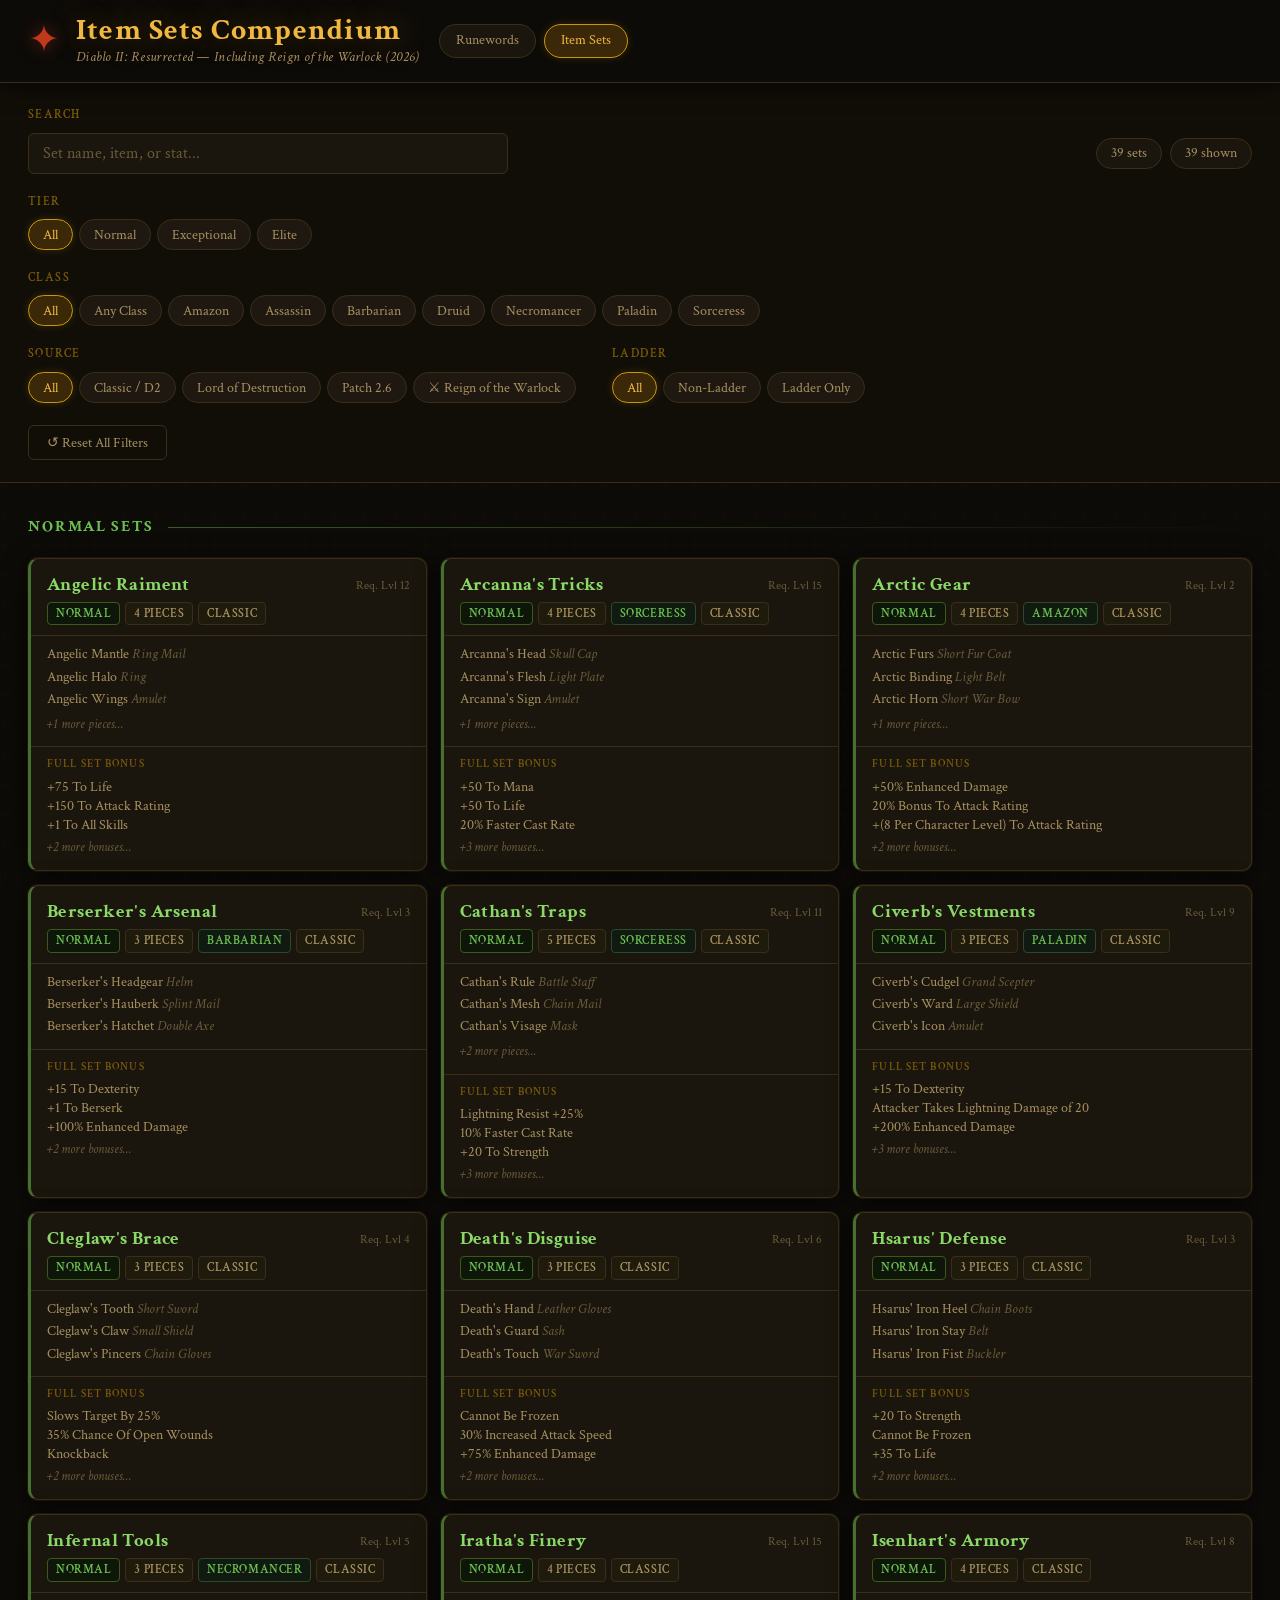
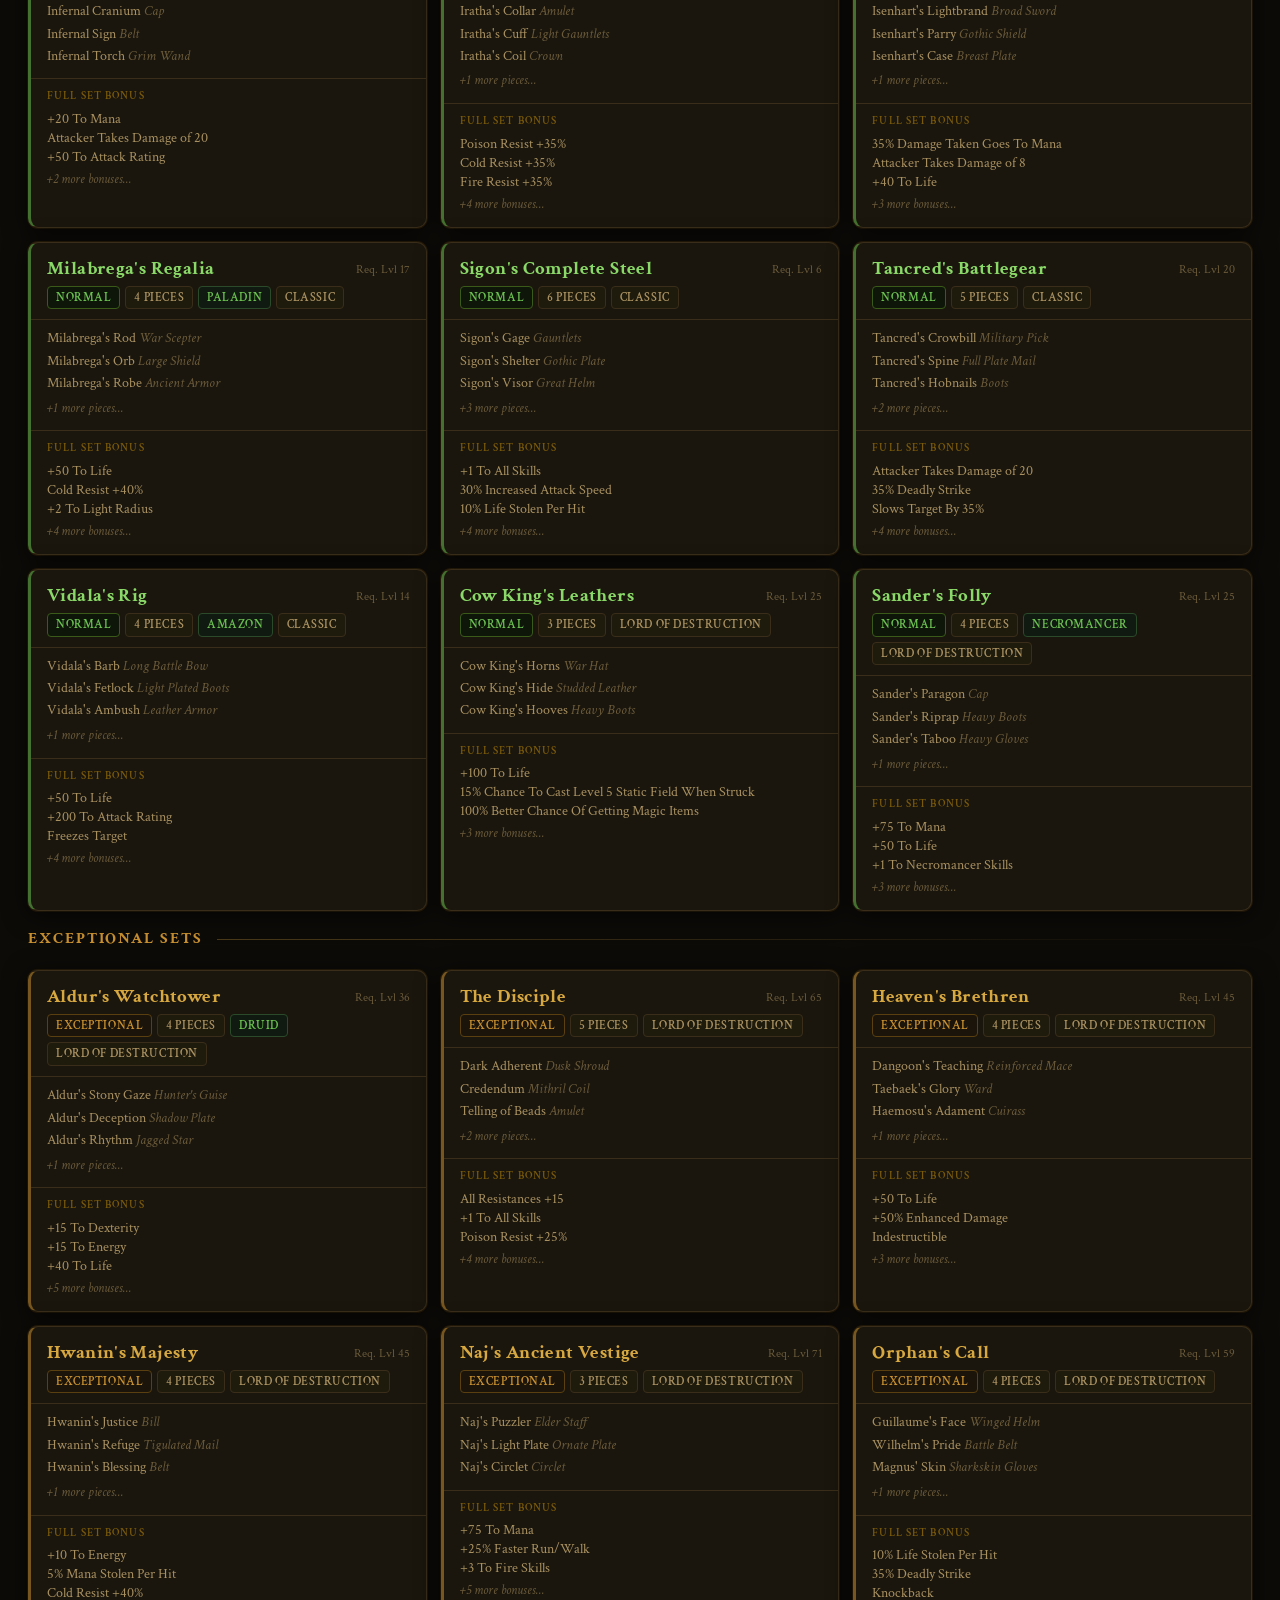
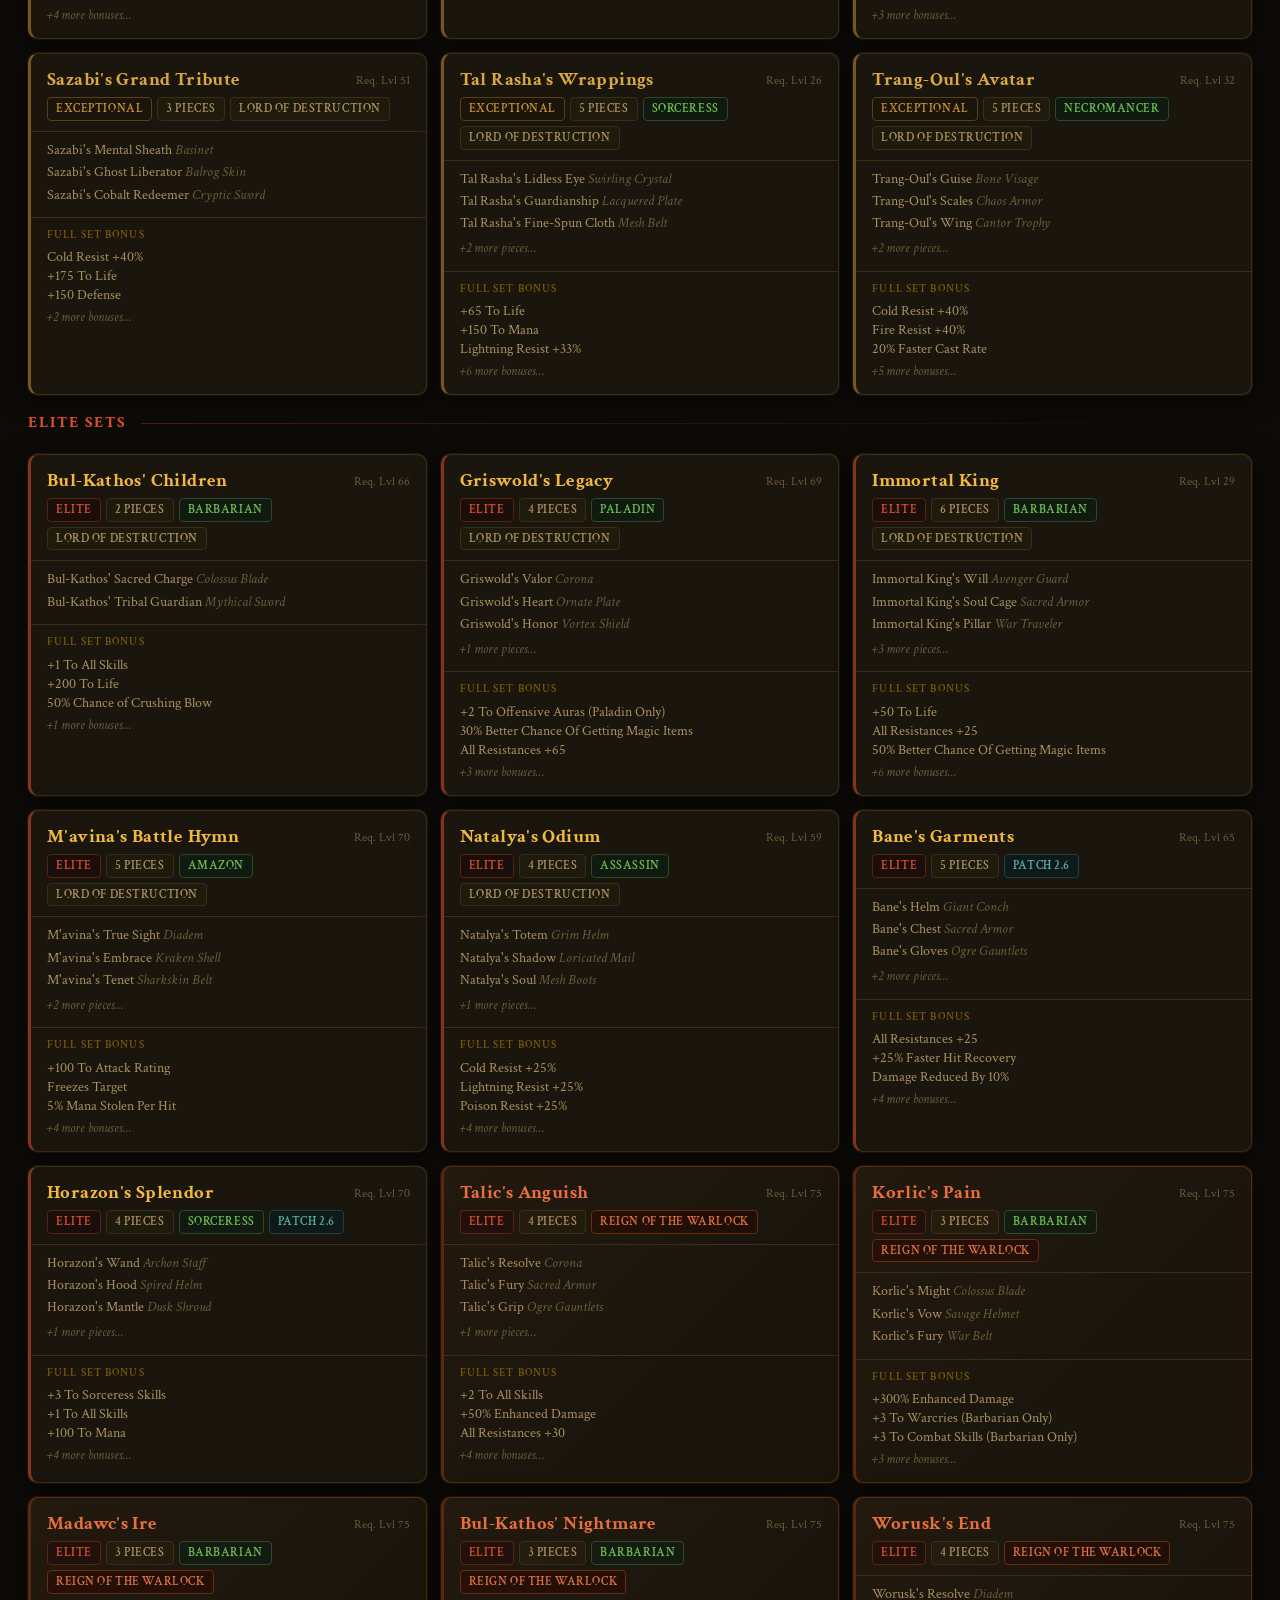
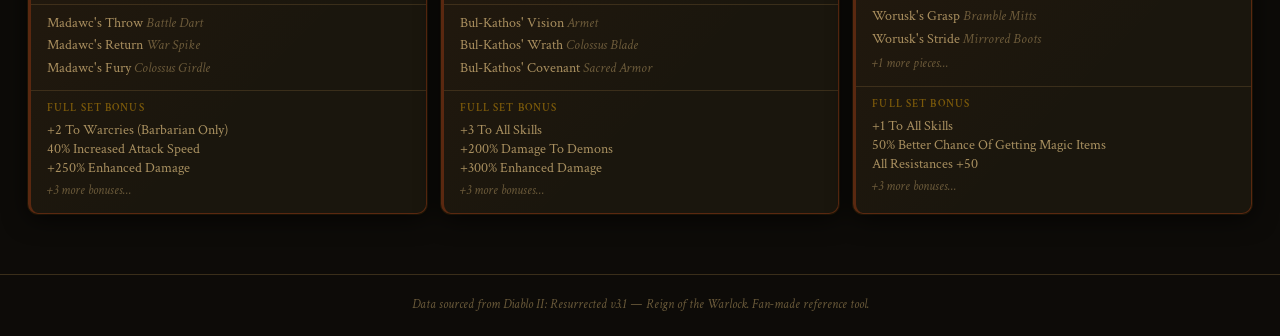
==== sets.html @ d190ec09 "Add set items page" ====
<!DOCTYPE html>
<html lang="en">
<head>
  <meta charset="UTF-8" />
  <meta name="viewport" content="width=device-width, initial-scale=1.0" />
  <title>Diablo II — Item Sets Compendium</title>
  <link rel="preconnect" href="https://fonts.googleapis.com" />
  <link rel="preconnect" href="https://fonts.gstatic.com" crossorigin />
  <link href="https://fonts.googleapis.com/css2?family=Crimson+Text:ital,wght@0,400;0,600;0,700;1,400;1,600&display=swap" rel="stylesheet" />
  <link rel="stylesheet" href="styles.css" />
  <link rel="stylesheet" href="sets-styles.css" />
</head>
<body>

  <!-- ═══════════════════════════════════ HEADER ══ -->
  <header class="site-header">
    <div class="header-inner">
      <div class="header-title-block">
        <div class="header-sigil">✦</div>
        <div>
          <h1 class="site-title">Item Sets Compendium</h1>
          <p class="site-subtitle">Diablo II: Resurrected — Including Reign of the Warlock (2026)</p>
        </div>
      </div>
      <nav class="site-nav">
        <a href="index.html" class="nav-link">Runewords</a>
        <a href="sets.html" class="nav-link active">Item Sets</a>
      </nav>
    </div>
  </header>

  <!-- ═══════════════════════════════════ FILTERS ══ -->
  <section class="filters-section">
    <div class="filters-inner">

      <!-- Search + Stats -->
      <div class="filter-block filter-search-block">
        <label class="filter-label">Search</label>
        <div class="search-stats-row">
          <input type="text" id="searchInput" class="search-input" placeholder="Set name, item, or stat..." autocomplete="off" />
          <div class="header-stats" id="headerStats">
            <span class="stat-pill" id="statTotal">— sets</span>
            <span class="stat-pill" id="statShown">— shown</span>
          </div>
        </div>
      </div>

      <!-- Tier filter -->
      <div class="filter-block">
        <label class="filter-label">Tier</label>
        <div class="pill-group" id="tierFilter">
          <button class="pill active" data-tier="all">All</button>
          <button class="pill" data-tier="Normal">Normal</button>
          <button class="pill" data-tier="Exceptional">Exceptional</button>
          <button class="pill" data-tier="Elite">Elite</button>
        </div>
      </div>

      <!-- Class filter -->
      <div class="filter-block">
        <label class="filter-label">Class</label>
        <div class="pill-group" id="classFilter">
          <button class="pill active" data-class="all">All</button>
          <button class="pill" data-class="Any">Any Class</button>
          <button class="pill" data-class="Amazon">Amazon</button>
          <button class="pill" data-class="Assassin">Assassin</button>
          <button class="pill" data-class="Barbarian">Barbarian</button>
          <button class="pill" data-class="Druid">Druid</button>
          <button class="pill" data-class="Necromancer">Necromancer</button>
          <button class="pill" data-class="Paladin">Paladin</button>
          <button class="pill" data-class="Sorceress">Sorceress</button>
        </div>
      </div>

      <!-- Source + Ladder on one line -->
      <div class="filter-block filter-source-ladder-row">
        <div class="source-ladder-group">
          <label class="filter-label">Source</label>
          <div class="pill-group" id="patchFilter">
            <button class="pill active" data-patch="all">All</button>
            <button class="pill" data-patch="classic">Classic / D2</button>
            <button class="pill" data-patch="lod">Lord of Destruction</button>
            <button class="pill" data-patch="2.6">Patch 2.6</button>
            <button class="pill" data-patch="2026">⚔ Reign of the Warlock</button>
          </div>
        </div>
        <div class="source-ladder-group">
          <label class="filter-label">Ladder</label>
          <div class="pill-group" id="ladderFilter">
            <button class="pill active" data-ladder="all">All</button>
            <button class="pill" data-ladder="false">Non-Ladder</button>
            <button class="pill" data-ladder="true">Ladder Only</button>
          </div>
        </div>
      </div>

      <div class="filter-actions">
        <button class="reset-btn" id="resetBtn">↺ Reset All Filters</button>
      </div>

    </div>
  </section>

  <!-- ═══════════════════════════════════ RESULTS ══ -->
  <main class="results-section">
    <div id="setsGrid"></div>
    <div id="emptyState" class="empty-state hidden">
      <div class="empty-icon">✦</div>
      <p>No sets match your current filters.</p>
      <button class="reset-btn" onclick="resetAll()">Reset Filters</button>
    </div>
  </main>

  <!-- ═══════════════════════════════════ MODAL ══ -->
  <div id="modal" class="modal-overlay hidden" role="dialog" aria-modal="true">
    <div class="modal-box">
      <button class="modal-close" id="modalClose" aria-label="Close">✕</button>
      <div id="modalContent"></div>
    </div>
  </div>

  <footer class="site-footer">
    <p>Data sourced from Diablo II: Resurrected v3.1 — Reign of the Warlock. Fan-made reference tool.</p>
  </footer>

  <script src="sets-data.js"></script>
  <script src="sets-app.js"></script>
</body>
</html>
---- styles.css ----
/* =====================================================
   DIABLO II — RUNEWORD COMPENDIUM — STYLES
   Dark theme · Crimson Text · Gothic fantasy
   ===================================================== */

*, *::before, *::after { box-sizing: border-box; margin: 0; padding: 0; }

:root {
  --bg-base:       #0d0b08;
  --bg-surface:    #131008;
  --bg-card:       #1a160d;
  --bg-card-hover: #221c10;
  --bg-filter:     #110e08;

  --border:        #3a2e1a;
  --border-glow:   #8b6914;

  --gold:          #c8960c;
  --gold-bright:   #f0b840;
  --gold-dim:      #7a5a0a;
  --gold-text:     #e8c060;

  --red-hell:      #c0391b;
  --red-bright:    #e85030;

  --blue-rune:     #6fa8d8;
  --green-set:     #5fb87a;

  --text-primary:  #e8d8b0;
  --text-secondary:#a89060;
  --text-muted:    #6a5a3a;

  --pill-bg:       #1e1810;
  --pill-active:   #3a2808;
  --pill-border:   #3a2e1a;
  --pill-active-border: #c8960c;

  --shadow-card:   0 4px 24px rgba(0,0,0,0.7), 0 0 0 1px #2a1e0a;
  --shadow-glow:   0 0 20px rgba(200,150,12,0.15);

  --radius-sm:     4px;
  --radius-md:     6px;
  --radius-lg:     10px;

  --font-main: 'Crimson Text', Georgia, serif;
}

html { scroll-behavior: smooth; }

body {
  background: var(--bg-base);
  color: var(--text-primary);
  font-family: var(--font-main);
  font-size: 17px;
  line-height: 1.55;
  min-height: 100vh;
}

/* ── Background texture ── */
body::before {
  content: '';
  position: fixed;
  inset: 0;
  background-image:
    radial-gradient(ellipse 80% 50% at 50% 0%, rgba(200,120,12,0.06) 0%, transparent 60%),
    url("data:image/svg+xml,%3Csvg width='60' height='60' viewBox='0 0 60 60' xmlns='http://www.w3.org/2000/svg'%3E%3Cg fill='none' fill-rule='evenodd'%3E%3Cg fill='%23c89630' fill-opacity='0.02'%3E%3Cpath d='M36 34v-4h-2v4h-4v2h4v4h2v-4h4v-2h-4zm0-30V0h-2v4h-4v2h4v4h2V6h4V4h-4zM6 34v-4H4v4H0v2h4v4h2v-4h4v-2H6zM6 4V0H4v4H0v2h4v4h2V6h4V4H6z'/%3E%3C/g%3E%3C/g%3E%3C/svg%3E");
  pointer-events: none;
  z-index: 0;
}

/* ══════════════════════════════════════════
   HEADER
══════════════════════════════════════════ */
.site-header {
  position: sticky;
  top: 0;
  z-index: 100;
  background: linear-gradient(180deg, #0d0b08 0%, rgba(13,11,8,0.97) 100%);
  border-bottom: 1px solid var(--border);
  box-shadow: 0 2px 20px rgba(0,0,0,0.8);
  backdrop-filter: blur(6px);
}

.header-inner {
  max-width: 1600px;
  margin: 0 auto;
  padding: 14px 28px;
  display: flex;
  align-items: center;
  gap: 20px;
}

.header-title-block {
  display: flex;
  align-items: center;
  gap: 16px;
}

.header-sigil {
  font-size: 2.4rem;
  color: var(--red-hell);
  line-height: 1;
  filter: drop-shadow(0 0 8px rgba(200,57,27,0.5));
  user-select: none;
}

.site-title {
  font-size: 1.85rem;
  font-weight: 700;
  color: var(--gold-bright);
  letter-spacing: 0.04em;
  line-height: 1.1;
  text-shadow: 0 0 30px rgba(200,150,12,0.4);
}

.site-subtitle {
  font-size: 0.88rem;
  color: var(--text-secondary);
  font-style: italic;
  letter-spacing: 0.02em;
}

.header-stats {
  display: flex;
  align-items: center;
  gap: 8px;
  flex-wrap: wrap;
  margin-left: auto;
}

.stat-pill {
  background: var(--bg-card);
  border: 1px solid var(--border);
  border-radius: 20px;
  padding: 4px 14px;
  font-size: 0.85rem;
  color: var(--text-secondary);
}

/* ══════════════════════════════════════════
   FILTERS SECTION
══════════════════════════════════════════ */
.filters-section {
  position: relative;
  z-index: 10;
  background: var(--bg-filter);
  border-bottom: 1px solid var(--border);
}

.filters-inner {
  max-width: 1600px;
  margin: 0 auto;
  padding: 22px 28px;
  display: flex;
  flex-direction: column;
  gap: 18px;
}

.filter-block { display: flex; flex-direction: column; gap: 8px; }

.filter-label {
  font-size: 0.78rem;
  font-weight: 600;
  letter-spacing: 0.12em;
  text-transform: uppercase;
  color: var(--gold-dim);
  font-family: var(--font-main);
}

.filter-label-sub {
  font-weight: 400;
  text-transform: none;
  letter-spacing: 0;
  font-size: 0.78rem;
  color: var(--text-muted);
  font-style: italic;
}

/* Search */
.search-input {
  background: var(--bg-card);
  border: 1px solid var(--border);
  border-radius: var(--radius-md);
  color: var(--text-primary);
  font-family: var(--font-main);
  font-size: 1rem;
  padding: 9px 14px;
  width: 100%;
  max-width: 420px;
  outline: none;
  transition: border-color 0.2s, box-shadow 0.2s;
}
.search-input::placeholder { color: var(--text-muted); }
.search-input:focus {
  border-color: var(--gold);
  box-shadow: 0 0 0 2px rgba(200,150,12,0.15);
}

/* Pills */
.pill-group {
  display: flex;
  flex-wrap: wrap;
  gap: 6px;
}

.pill {
  background: var(--pill-bg);
  border: 1px solid var(--pill-border);
  border-radius: 20px;
  color: var(--text-secondary);
  cursor: pointer;
  font-family: var(--font-main);
  font-size: 0.9rem;
  padding: 5px 14px;
  transition: all 0.18s;
  user-select: none;
}
.pill:hover {
  border-color: var(--gold-dim);
  color: var(--gold-text);
  background: var(--pill-active);
}
.pill.active {
  background: var(--pill-active);
  border-color: var(--gold);
  color: var(--gold-bright);
  box-shadow: 0 0 8px rgba(200,150,12,0.2);
}

/* Rune Grid */
.rune-grid {
  display: flex;
  flex-wrap: nowrap;
  gap: 2px;
  overflow-x: auto;
  padding-bottom: 4px;
  scrollbar-width: thin;
  scrollbar-color: var(--border-glow) transparent;
  /* Fit all 33 runes on one line */
  min-width: 0;
}
/* Make individual rune buttons more compact so they all fit */
.rune-grid .rune-btn {
  flex-shrink: 0;
  padding: 3px 7px;
  font-size: 0.75rem;
  border-radius: 3px;
}
body.rune-icons .rune-grid .rune-btn {
  padding: 1px;
}
body.rune-icons .rune-grid .rune-icon-img {
  width: 30px;
  height: 30px;
}

.rune-btn {
  background: var(--bg-card);
  border: 1px solid var(--border);
  border-radius: var(--radius-sm);
  color: var(--blue-rune);
  cursor: pointer;
  font-family: var(--font-main);
  font-size: 0.75rem;
  font-weight: 600;
  padding: 3px 7px;
  transition: all 0.16s;
  user-select: none;
  letter-spacing: 0.03em;
  display: inline-flex;
  align-items: center;
  gap: 0;
}
.rune-btn:hover {
  border-color: var(--blue-rune);
  background: #141e28;
}
.rune-btn.selected {
  background: #1a2e42;
  border-color: var(--blue-rune);
  color: #9cd0f8;
  box-shadow: 0 0 8px rgba(111,168,216,0.25);
}
/* Icon mode sizing for rune grid */
body.rune-icons .rune-btn {
  padding: 2px;
  background: transparent;
  border-color: transparent;
  border-radius: var(--radius-sm);
}
body.rune-icons .rune-btn:hover {
  background: #141e28;
  border-color: var(--blue-rune);
}
body.rune-icons .rune-btn.selected {
  background: #1a2e42;
  border-color: var(--blue-rune);
  box-shadow: 0 0 8px rgba(111,168,216,0.25);
}
.rune-icon-img {
  display: none;
  width: 40px;
  height: 40px;
  pointer-events: none;
  image-rendering: pixelated;
}
.rune-icon-label {
  pointer-events: none;
}
body.rune-icons .rune-icon-img   { display: inline-block; }
body.rune-icons .rune-icon-label { display: none; }

.clear-runes-btn {
  align-self: flex-start;
  background: transparent;
  border: 1px solid var(--border);
  border-radius: var(--radius-sm);
  color: var(--text-muted);
  cursor: pointer;
  font-family: var(--font-main);
  font-size: 0.82rem;
  padding: 4px 12px;
  transition: all 0.18s;
  margin-top: 2px;
}
.clear-runes-btn:hover {
  border-color: var(--red-hell);
  color: var(--red-bright);
}

.filter-rune-block { gap: 10px; }

.filter-actions { padding-top: 4px; }

.reset-btn {
  background: transparent;
  border: 1px solid var(--border);
  border-radius: var(--radius-md);
  color: var(--text-secondary);
  cursor: pointer;
  font-family: var(--font-main);
  font-size: 0.9rem;
  padding: 7px 18px;
  transition: all 0.18s;
}
.reset-btn:hover {
  border-color: var(--gold-dim);
  color: var(--gold-text);
}

/* ══════════════════════════════════════════
   RESULTS / SORT BAR
══════════════════════════════════════════ */
.results-section {
  position: relative;
  z-index: 5;
  max-width: 1600px;
  margin: 0 auto;
  padding: 24px 28px 60px;
}

.sort-bar {
  display: flex;
  align-items: center;
  gap: 8px;
  margin-bottom: 22px;
  flex-wrap: wrap;
}

.sort-label {
  font-size: 0.8rem;
  color: var(--text-muted);
  letter-spacing: 0.08em;
  text-transform: uppercase;
  font-style: italic;
}

.sort-btn {
  background: transparent;
  border: 1px solid var(--border);
  border-radius: 20px;
  color: var(--text-muted);
  cursor: pointer;
  font-family: var(--font-main);
  font-size: 0.85rem;
  padding: 4px 14px;
  transition: all 0.18s;
}
.sort-btn:hover { color: var(--text-secondary); border-color: var(--border-glow); }
.sort-btn.active {
  color: var(--gold-text);
  border-color: var(--gold);
  background: var(--pill-active);
}

/* ══════════════════════════════════════════
   RUNEWORD GRID
══════════════════════════════════════════ */
.runeword-grid {
  display: grid;
  grid-template-columns: repeat(auto-fill, minmax(320px, 1fr));
  gap: 14px;
}

/* Category Group Header */
.category-header {
  grid-column: 1 / -1;
  display: flex;
  align-items: center;
  gap: 14px;
  padding: 6px 0 4px;
  margin-top: 8px;
}
.category-header-line {
  flex: 1;
  height: 1px;
  background: linear-gradient(90deg, var(--border) 0%, transparent 100%);
}
.category-header-text {
  font-size: 1rem;
  font-weight: 600;
  letter-spacing: 0.1em;
  text-transform: uppercase;
  color: var(--gold-dim);
  white-space: nowrap;
}

/* Runeword Card */
.rw-card {
  background: var(--bg-card);
  border: 1px solid var(--border);
  border-radius: var(--radius-lg);
  cursor: pointer;
  display: flex;
  flex-direction: column;
  gap: 0;
  overflow: hidden;
  position: relative;
  transition: transform 0.18s, box-shadow 0.18s, border-color 0.18s;
  box-shadow: var(--shadow-card);
}
.rw-card:hover {
  transform: translateY(-2px);
  border-color: var(--border-glow);
  box-shadow: var(--shadow-card), var(--shadow-glow);
  background: var(--bg-card-hover);
}

/* Expansion glow */
.rw-card.is-expansion {
  border-color: #5a3820;
}
.rw-card.is-expansion::before {
  content: '';
  position: absolute;
  inset: 0;
  border-radius: inherit;
  background: linear-gradient(135deg, rgba(200,80,30,0.05) 0%, transparent 60%);
  pointer-events: none;
}
.rw-card.is-expansion:hover {
  border-color: var(--red-hell);
  box-shadow: var(--shadow-card), 0 0 20px rgba(200,57,27,0.2);
}

.rw-card-head {
  padding: 14px 16px 10px;
  display: flex;
  flex-direction: column;
  gap: 6px;
}

.rw-card-top {
  display: flex;
  align-items: flex-start;
  justify-content: space-between;
  gap: 8px;
}

.rw-name {
  font-size: 1.22rem;
  font-weight: 700;
  color: var(--gold-bright);
  line-height: 1.2;
  letter-spacing: 0.02em;
}
.rw-card.is-expansion .rw-name {
  color: #e87040;
}

.rw-level {
  font-size: 0.78rem;
  color: var(--text-muted);
  white-space: nowrap;
  padding-top: 4px;
}

.rw-badges {
  display: flex;
  flex-wrap: wrap;
  gap: 5px;
}

.badge {
  border-radius: 4px;
  font-size: 0.72rem;
  font-weight: 600;
  letter-spacing: 0.05em;
  padding: 2px 8px;
  text-transform: uppercase;
}
.badge-type {
  background: #1e1a0c;
  border: 1px solid var(--border);
  color: var(--text-secondary);
}
.badge-ladder {
  background: #1a0e1a;
  border: 1px solid #5a2a5a;
  color: #c070c0;
}
.badge-expansion {
  background: #1e0e08;
  border: 1px solid #6a2a10;
  color: #e07040;
}
.badge-patch {
  background: #0e1a1a;
  border: 1px solid #1a4040;
  color: #5aaca0;
}

/* Rune display */
.rw-runes {
  display: flex;
  align-items: center;
  gap: 5px;
  flex-wrap: wrap;
  padding: 6px 16px 14px;
}

.rune-tag {
  background: #0e1820;
  border: 1px solid #2a4a6a;
  border-radius: 4px;
  color: var(--blue-rune);
  font-size: 1rem;
  font-weight: 600;
  padding: 5px 13px;
  letter-spacing: 0.04em;
}
.rune-arrow {
  color: var(--text-muted);
  font-size: 1rem;
  line-height: 1;
  flex-shrink: 0;
}

/* Stats preview */
.rw-stats-preview {
  border-top: 1px solid var(--border);
  padding: 10px 16px 12px;
  display: flex;
  flex-direction: column;
  gap: 3px;
}
.rw-stat-line {
  color: var(--text-secondary);
  font-size: 0.88rem;
  line-height: 1.4;
}
.rw-stat-more {
  color: var(--text-muted);
  font-size: 0.8rem;
  font-style: italic;
  margin-top: 4px;
}

/* ══════════════════════════════════════════
   EMPTY STATE
══════════════════════════════════════════ */
.empty-state {
  text-align: center;
  padding: 80px 20px;
  color: var(--text-muted);
  font-size: 1.1rem;
}
.empty-icon {
  font-size: 3rem;
  margin-bottom: 16px;
  opacity: 0.3;
}
.hidden { display: none; }

/* ══════════════════════════════════════════
   MODAL
══════════════════════════════════════════ */
.modal-overlay {
  position: fixed;
  inset: 0;
  z-index: 1000;
  background: rgba(0,0,0,0.82);
  backdrop-filter: blur(4px);
  display: flex;
  align-items: center;
  justify-content: center;
  padding: 20px;
  animation: modalFadeIn 0.2s ease;
}
.modal-overlay.hidden { display: none; }

@keyframes modalFadeIn {
  from { opacity: 0; }
  to   { opacity: 1; }
}

.modal-box {
  background: var(--bg-card);
  border: 1px solid var(--border-glow);
  border-radius: var(--radius-lg);
  box-shadow: 0 0 60px rgba(200,150,12,0.15), 0 20px 60px rgba(0,0,0,0.8);
  max-width: 560px;
  width: 100%;
  max-height: 88vh;
  overflow-y: auto;
  position: relative;
  animation: modalSlideIn 0.22s ease;
}

@keyframes modalSlideIn {
  from { transform: translateY(16px); opacity: 0; }
  to   { transform: translateY(0);    opacity: 1; }
}

.modal-close {
  position: sticky;
  top: 14px;
  float: right;
  margin: 14px 14px 0 0;
  background: var(--bg-base);
  border: 1px solid var(--border);
  border-radius: 50%;
  color: var(--text-muted);
  cursor: pointer;
  font-size: 1rem;
  height: 32px;
  width: 32px;
  display: flex;
  align-items: center;
  justify-content: center;
  transition: all 0.18s;
  z-index: 2;
}
.modal-close:hover {
  border-color: var(--red-hell);
  color: var(--red-bright);
}

.modal-inner {
  padding: 24px 28px 28px;
  clear: both;
}

.modal-name {
  font-size: 1.9rem;
  font-weight: 700;
  color: var(--gold-bright);
  line-height: 1.1;
  margin-bottom: 6px;
}
.modal-expansion-name {
  color: #e87040;
}

.modal-meta {
  display: flex;
  flex-wrap: wrap;
  gap: 6px;
  margin-bottom: 18px;
  align-items: center;
}

.modal-section-label {
  font-size: 0.72rem;
  font-weight: 600;
  letter-spacing: 0.12em;
  text-transform: uppercase;
  color: var(--gold-dim);
  margin: 16px 0 8px;
  border-bottom: 1px solid var(--border);
  padding-bottom: 4px;
}

.modal-runes {
  display: flex;
  flex-wrap: wrap;
  gap: 6px;
  margin-bottom: 4px;
}
.modal-rune-tag {
  background: #0e1820;
  border: 1px solid var(--blue-rune);
  border-radius: var(--radius-sm);
  color: var(--blue-rune);
  font-size: 0.95rem;
  font-weight: 600;
  padding: 5px 14px;
  letter-spacing: 0.03em;
}
.modal-rune-arrow {
  color: var(--text-muted);
  font-size: 1rem;
  padding-top: 6px;
}

.modal-stats {
  list-style: none;
  display: flex;
  flex-direction: column;
  gap: 5px;
}
.modal-stat-item {
  color: var(--text-secondary);
  font-size: 1rem;
  padding: 4px 0;
  border-bottom: 1px solid rgba(58,46,26,0.4);
  line-height: 1.4;
}
.modal-stat-item:last-child { border-bottom: none; }

.modal-types {
  display: flex;
  flex-wrap: wrap;
  gap: 6px;
}
.modal-type-tag {
  background: var(--bg-surface);
  border: 1px solid var(--border);
  border-radius: var(--radius-sm);
  color: var(--text-secondary);
  font-size: 0.9rem;
  padding: 4px 12px;
}

.modal-ladder-note {
  margin-top: 14px;
  padding: 10px 14px;
  background: #1a0e1a;
  border: 1px solid #5a2a5a;
  border-radius: var(--radius-md);
  color: #c070c0;
  font-size: 0.9rem;
  font-style: italic;
}

.modal-expansion-note {
  margin-top: 14px;
  padding: 10px 14px;
  background: #1e0e08;
  border: 1px solid var(--red-hell);
  border-radius: var(--radius-md);
  color: #e07040;
  font-size: 0.9rem;
  font-style: italic;
}



/* ── Search + stats row ── */
.search-stats-row {
  display: flex;
  align-items: center;
  gap: 14px;
  width: 100%;
}
.search-stats-row .search-input {
  flex: 1;
  max-width: 480px;
}
.search-stats-row .header-stats {
  margin-left: auto;
  flex-shrink: 0;
  display: flex;
  align-items: center;
  gap: 8px;
}

/* ══════════════════════════════════════════
   RUNE VIEW TOGGLE BUTTON
══════════════════════════════════════════ */
.rune-view-toggle {
  display: flex;
  align-items: center;
  gap: 7px;
  background: var(--bg-card);
  border: 1px solid var(--border-glow);
  border-radius: 20px;
  color: var(--gold-text);
  cursor: pointer;
  font-family: var(--font-main);
  font-size: 0.85rem;
  padding: 5px 14px 5px 10px;
  transition: all 0.2s;
  white-space: nowrap;
}
.rune-view-toggle:hover {
  background: var(--pill-active);
  box-shadow: 0 0 10px rgba(200,150,12,0.2);
  border-color: var(--gold-bright);
}
.toggle-icon-text { font-size: 0.9rem; opacity: 0.8; }
.toggle-icon-img  { font-size: 1rem; display: none; }

body.rune-icons .toggle-icon-text { display: none; }
body.rune-icons .toggle-icon-img  { display: inline; }





/* ── Source + Ladder single row ── */
.filter-source-ladder-row {
  display: flex !important;
  flex-direction: row !important;
  align-items: flex-start;
  gap: 36px;
  flex-wrap: nowrap;
}
.source-ladder-group {
  display: flex;
  flex-direction: column;
  gap: 8px;
  flex-shrink: 0;
}

/* ── Rune icons in runeword cards ── */
.rune-tag {
  display: inline-flex;
  align-items: center;
  gap: 3px;
}
.rune-tag-img {
  display: none;
  width: 40px;
  height: 40px;
  vertical-align: middle;
  pointer-events: none;
  image-rendering: pixelated;
}
.rune-tag-label { pointer-events: none; }
body.rune-icons .rune-tag-img   { display: inline-block; }
body.rune-icons .rune-tag-label { display: none; }
body.rune-icons .rune-tag {
  background: transparent;
  border-color: transparent;
  padding: 1px 2px;
}

/* ── Rune icons in modal ── */
.modal-rune-tag {
  display: inline-flex;
  align-items: center;
  gap: 5px;
}
.modal-rune-tag .rune-tag-img {
  width: 42px;
  height: 42px;
  image-rendering: pixelated;
}
body.rune-icons .modal-rune-tag {
  background: transparent;
  border-color: transparent;
  padding: 2px 4px;
}
/* ── Per-type stat groups in modal ── */
.modal-type-group {
  margin-bottom: 14px;
}
.modal-type-group:last-child {
  margin-bottom: 0;
}
.modal-type-group-label {
  font-size: 0.72rem;
  font-weight: 600;
  letter-spacing: 0.1em;
  text-transform: uppercase;
  color: var(--blue-rune);
  border-bottom: 1px solid #2a4a6a;
  padding-bottom: 4px;
  margin-bottom: 6px;
}
/* ══════════════════════════════════════════
   FOOTER
══════════════════════════════════════════ */
.site-footer {
  border-top: 1px solid var(--border);
  color: var(--text-muted);
  font-size: 0.82rem;
  font-style: italic;
  padding: 20px 28px;
  text-align: center;
}

/* ══════════════════════════════════════════
   SCROLLBAR
══════════════════════════════════════════ */
::-webkit-scrollbar { width: 8px; height: 8px; }
::-webkit-scrollbar-track { background: var(--bg-base); }
::-webkit-scrollbar-thumb { background: var(--border-glow); border-radius: 4px; }
::-webkit-scrollbar-thumb:hover { background: var(--gold-dim); }

/* ══════════════════════════════════════════
   RESPONSIVE
══════════════════════════════════════════ */
@media (max-width: 700px) {
  .header-inner { padding: 12px 16px; }
  .filters-inner { padding: 16px 16px; }
  .results-section { padding: 18px 16px 40px; }
  .site-title { font-size: 1.45rem; }
  .runeword-grid { grid-template-columns: 1fr; }
  .modal-inner { padding: 18px 18px 22px; }
}
---- sets-styles.css ----
/* =====================================================
   DIABLO II — ITEM SETS — sets-styles.css
   ===================================================== */

/* ── Nav links in header ── */
.site-nav {
  display: flex;
  gap: 8px;
  flex-shrink: 0;
}
.nav-link {
  background: var(--bg-card);
  border: 1px solid var(--border);
  border-radius: 20px;
  color: var(--text-secondary);
  cursor: pointer;
  font-family: var(--font-main);
  font-size: 0.88rem;
  padding: 5px 16px;
  text-decoration: none;
  transition: all 0.18s;
  white-space: nowrap;
}
.nav-link:hover {
  border-color: var(--gold-dim);
  color: var(--gold-text);
}
.nav-link.active {
  background: var(--pill-active);
  border-color: var(--gold);
  color: var(--gold-bright);
  box-shadow: 0 0 8px rgba(200,150,12,0.2);
}

/* ── Tier group headers ── */
.tier-header {
  grid-column: 1 / -1;
  display: flex;
  align-items: center;
  gap: 14px;
  padding: 8px 0 4px;
  margin-top: 12px;
}
.tier-header:first-child { margin-top: 0; }
.tier-header-line {
  flex: 1;
  height: 1px;
}
.tier-header-text {
  font-size: 1rem;
  font-weight: 700;
  letter-spacing: 0.12em;
  text-transform: uppercase;
  white-space: nowrap;
}
/* Tier colour coding */
.tier-Normal  .tier-header-line { background: linear-gradient(90deg, #3a5a2a, transparent); }
.tier-Normal  .tier-header-text { color: #6abf50; }
.tier-Exceptional .tier-header-line { background: linear-gradient(90deg, #4a3a1a, transparent); }
.tier-Exceptional .tier-header-text { color: #c89030; }
.tier-Elite   .tier-header-line { background: linear-gradient(90deg, #4a1a1a, transparent); }
.tier-Elite   .tier-header-text { color: #e05030; }

/* ── Sets grid ── */
.sets-grid {
  display: grid;
  grid-template-columns: repeat(auto-fill, minmax(340px, 1fr));
  gap: 14px;
}

/* ── Set card ── */
.set-card {
  background: var(--bg-card);
  border: 1px solid var(--border);
  border-radius: var(--radius-lg);
  cursor: pointer;
  overflow: hidden;
  position: relative;
  transition: transform 0.18s, box-shadow 0.18s, border-color 0.18s;
  box-shadow: var(--shadow-card);
  display: flex;
  flex-direction: column;
}
.set-card:hover {
  transform: translateY(-2px);
  border-color: var(--border-glow);
  box-shadow: var(--shadow-card), var(--shadow-glow);
  background: var(--bg-card-hover);
}
.set-card.tier-Normal  { border-left: 3px solid #6abf5088; }
.set-card.tier-Exceptional { border-left: 3px solid #c8903088; }
.set-card.tier-Elite   { border-left: 3px solid #e0503088; }
.set-card.is-expansion { border-color: #5a2810; }
.set-card.is-expansion::before {
  content: '';
  position: absolute;
  inset: 0;
  background: linear-gradient(135deg, rgba(200,80,30,0.05) 0%, transparent 60%);
  pointer-events: none;
}
.set-card.is-expansion:hover {
  border-color: var(--red-hell);
  box-shadow: var(--shadow-card), 0 0 20px rgba(200,57,27,0.2);
}

.set-card-head {
  padding: 14px 16px 10px;
  display: flex;
  flex-direction: column;
  gap: 6px;
}
.set-card-top {
  display: flex;
  align-items: flex-start;
  justify-content: space-between;
  gap: 8px;
}
.set-name {
  font-size: 1.2rem;
  font-weight: 700;
  color: var(--gold-bright);
  line-height: 1.2;
  letter-spacing: 0.02em;
}
.set-card.is-expansion .set-name { color: #e87040; }
.set-card.tier-Normal  .set-name { color: #8ad868; }
.set-card.tier-Exceptional .set-name { color: #d8a840; }

.set-level {
  font-size: 0.78rem;
  color: var(--text-muted);
  white-space: nowrap;
  padding-top: 3px;
}

.set-badges {
  display: flex;
  flex-wrap: wrap;
  gap: 5px;
}
.badge-class {
  background: #101a10;
  border: 1px solid #2a4a2a;
  color: #6abf50;
}
.badge-tier-Normal       { background: #0e160a; border: 1px solid #3a5a1a; color: #6abf50; }
.badge-tier-Exceptional  { background: #1a140a; border: 1px solid #5a4010; color: #c89030; }
.badge-tier-Elite        { background: #1a0e0a; border: 1px solid #5a2010; color: #e05030; }

/* ── Pieces list on card ── */
.set-pieces-preview {
  border-top: 1px solid var(--border);
  padding: 8px 16px 12px;
  display: flex;
  flex-direction: column;
  gap: 2px;
}
.set-piece-line {
  color: var(--text-secondary);
  font-size: 0.88rem;
  line-height: 1.45;
}
.set-piece-line .piece-type {
  color: var(--text-muted);
  font-style: italic;
}
.set-more {
  color: var(--text-muted);
  font-size: 0.8rem;
  font-style: italic;
  margin-top: 3px;
}

/* ── Full set bonus preview ── */
.set-bonus-preview {
  border-top: 1px solid var(--border);
  padding: 8px 16px 12px;
}
.set-bonus-label {
  font-size: 0.7rem;
  font-weight: 600;
  letter-spacing: 0.1em;
  text-transform: uppercase;
  color: var(--gold-dim);
  margin-bottom: 5px;
}
.set-bonus-line {
  color: var(--text-secondary);
  font-size: 0.85rem;
  line-height: 1.4;
}
.set-bonus-more {
  color: var(--text-muted);
  font-size: 0.8rem;
  font-style: italic;
  margin-top: 3px;
}

/* ══════════════════════════════════════════
   MODAL — SETS
══════════════════════════════════════════ */
.modal-set-name {
  font-size: 1.9rem;
  font-weight: 700;
  line-height: 1.1;
  margin-bottom: 6px;
}
.modal-set-name.tier-Normal       { color: #8ad868; }
.modal-set-name.tier-Exceptional  { color: #d8a840; }
.modal-set-name.tier-Elite        { color: var(--gold-bright); }
.modal-set-name.is-expansion      { color: #e87040; }

.modal-pieces-list {
  list-style: none;
  display: flex;
  flex-direction: column;
  gap: 4px;
}
.modal-piece-item {
  display: flex;
  justify-content: space-between;
  align-items: baseline;
  gap: 12px;
  padding: 5px 0;
  border-bottom: 1px solid rgba(58,46,26,0.4);
  font-size: 1rem;
}
.modal-piece-item:last-child { border-bottom: none; }
.modal-piece-name { color: var(--gold-text); font-weight: 600; }
.modal-piece-type { color: var(--text-muted); font-style: italic; font-size: 0.9rem; }
.modal-piece-lvl  { color: var(--text-muted); font-size: 0.82rem; white-space: nowrap; }

.modal-bonuses-section { margin-top: 2px; }
.modal-partial-bonus {
  padding: 4px 0;
  color: var(--text-secondary);
  font-size: 0.95rem;
  border-bottom: 1px solid rgba(58,46,26,0.3);
  line-height: 1.4;
}
.modal-partial-bonus:last-child { border-bottom: none; }
.modal-partial-bonus .bonus-condition {
  color: var(--gold-dim);
  font-style: italic;
  font-size: 0.85rem;
  display: block;
}

.modal-full-bonus-list {
  list-style: none;
  display: flex;
  flex-direction: column;
  gap: 4px;
}
.modal-full-bonus-item {
  color: var(--text-secondary);
  font-size: 1rem;
  padding: 4px 0;
  border-bottom: 1px solid rgba(58,46,26,0.35);
  line-height: 1.4;
}
.modal-full-bonus-item:last-child { border-bottom: none; }

.modal-set-note {
  margin-top: 14px;
  padding: 10px 14px;
  background: #1a1008;
  border: 1px solid var(--border-glow);
  border-radius: var(--radius-md);
  color: var(--gold-text);
  font-size: 0.9rem;
  font-style: italic;
}

/* ── Nav also on runewords page ── */
.header-inner { align-items: center; }

/* ── Tier section wrappers ── */
.sets-tier-section {
  grid-column: 1 / -1;
  display: flex;
  flex-direction: column;
  gap: 14px;
}
.sets-tier-section .tier-grid {
  display: grid;
  grid-template-columns: repeat(auto-fill, minmax(340px, 1fr));
  gap: 14px;
}
/* Main sets grid container */
#setsGrid {
  display: flex;
  flex-direction: column;
  gap: 8px;
}
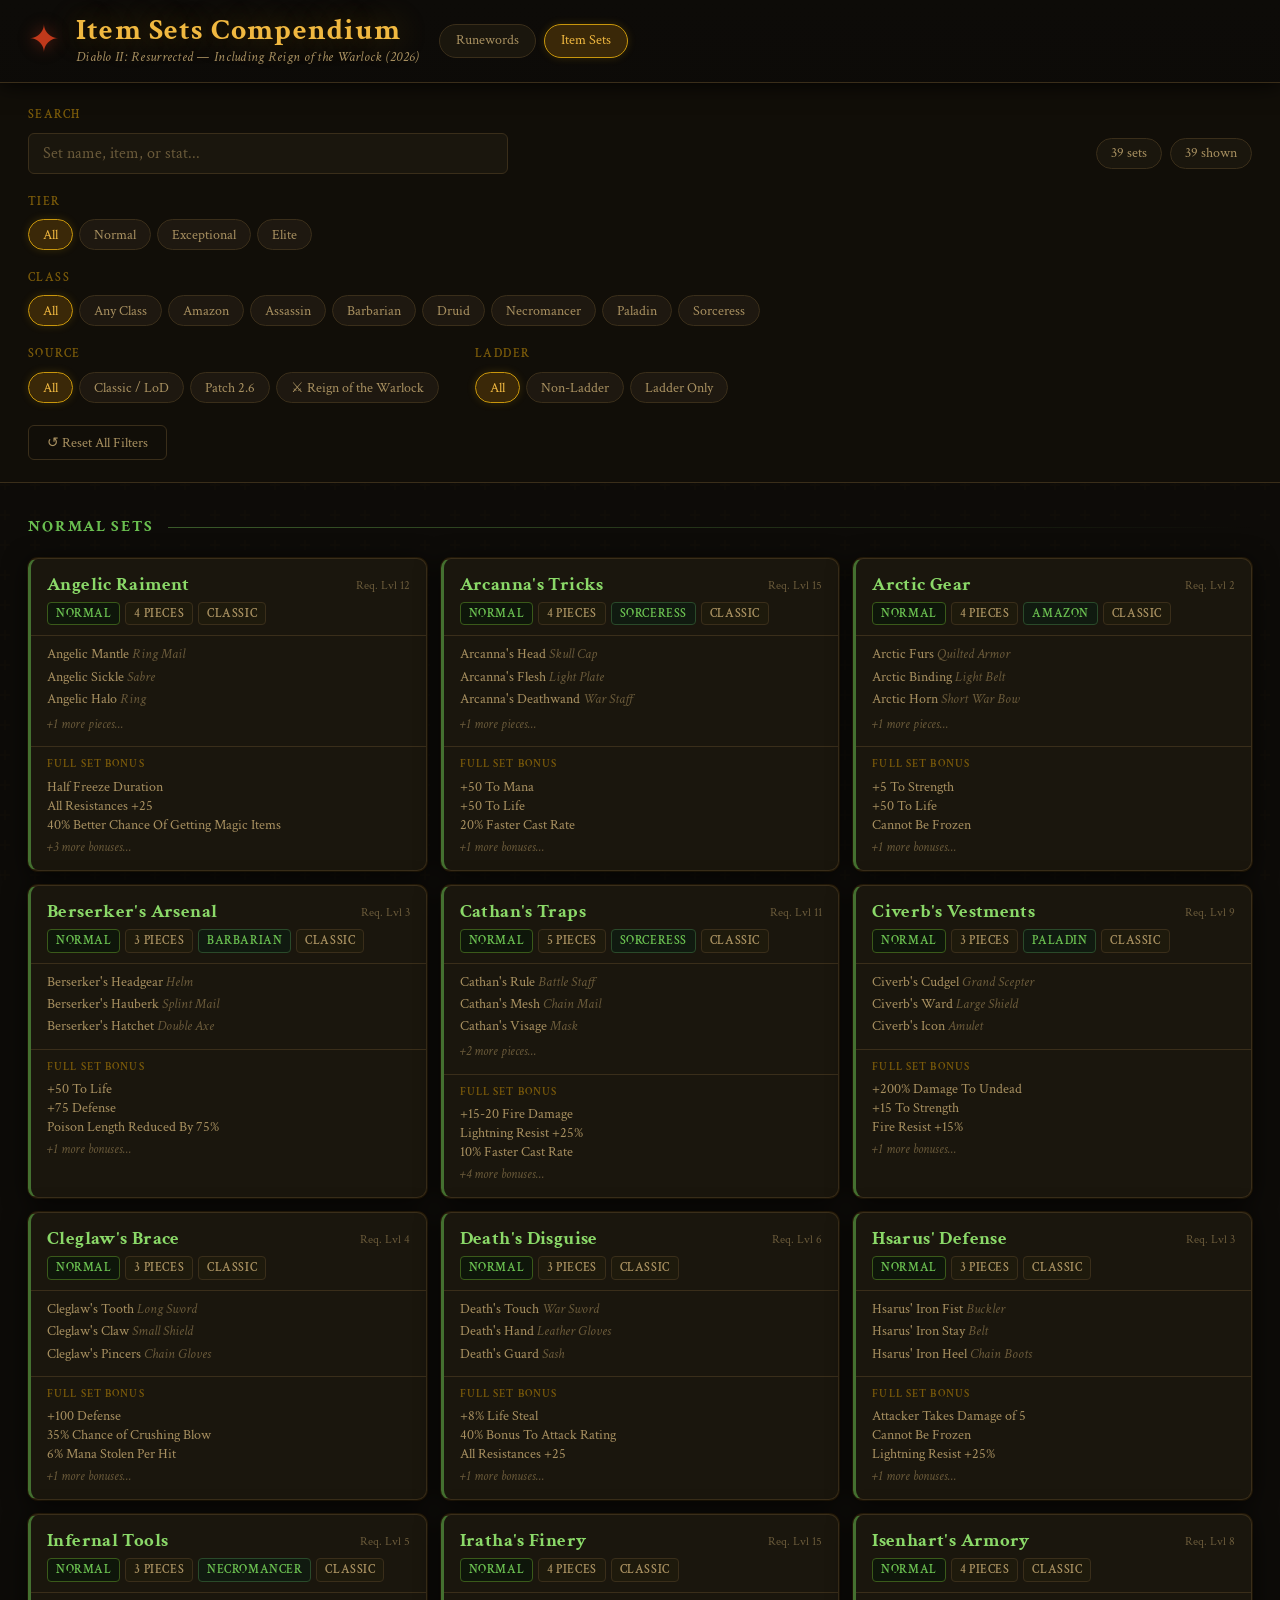
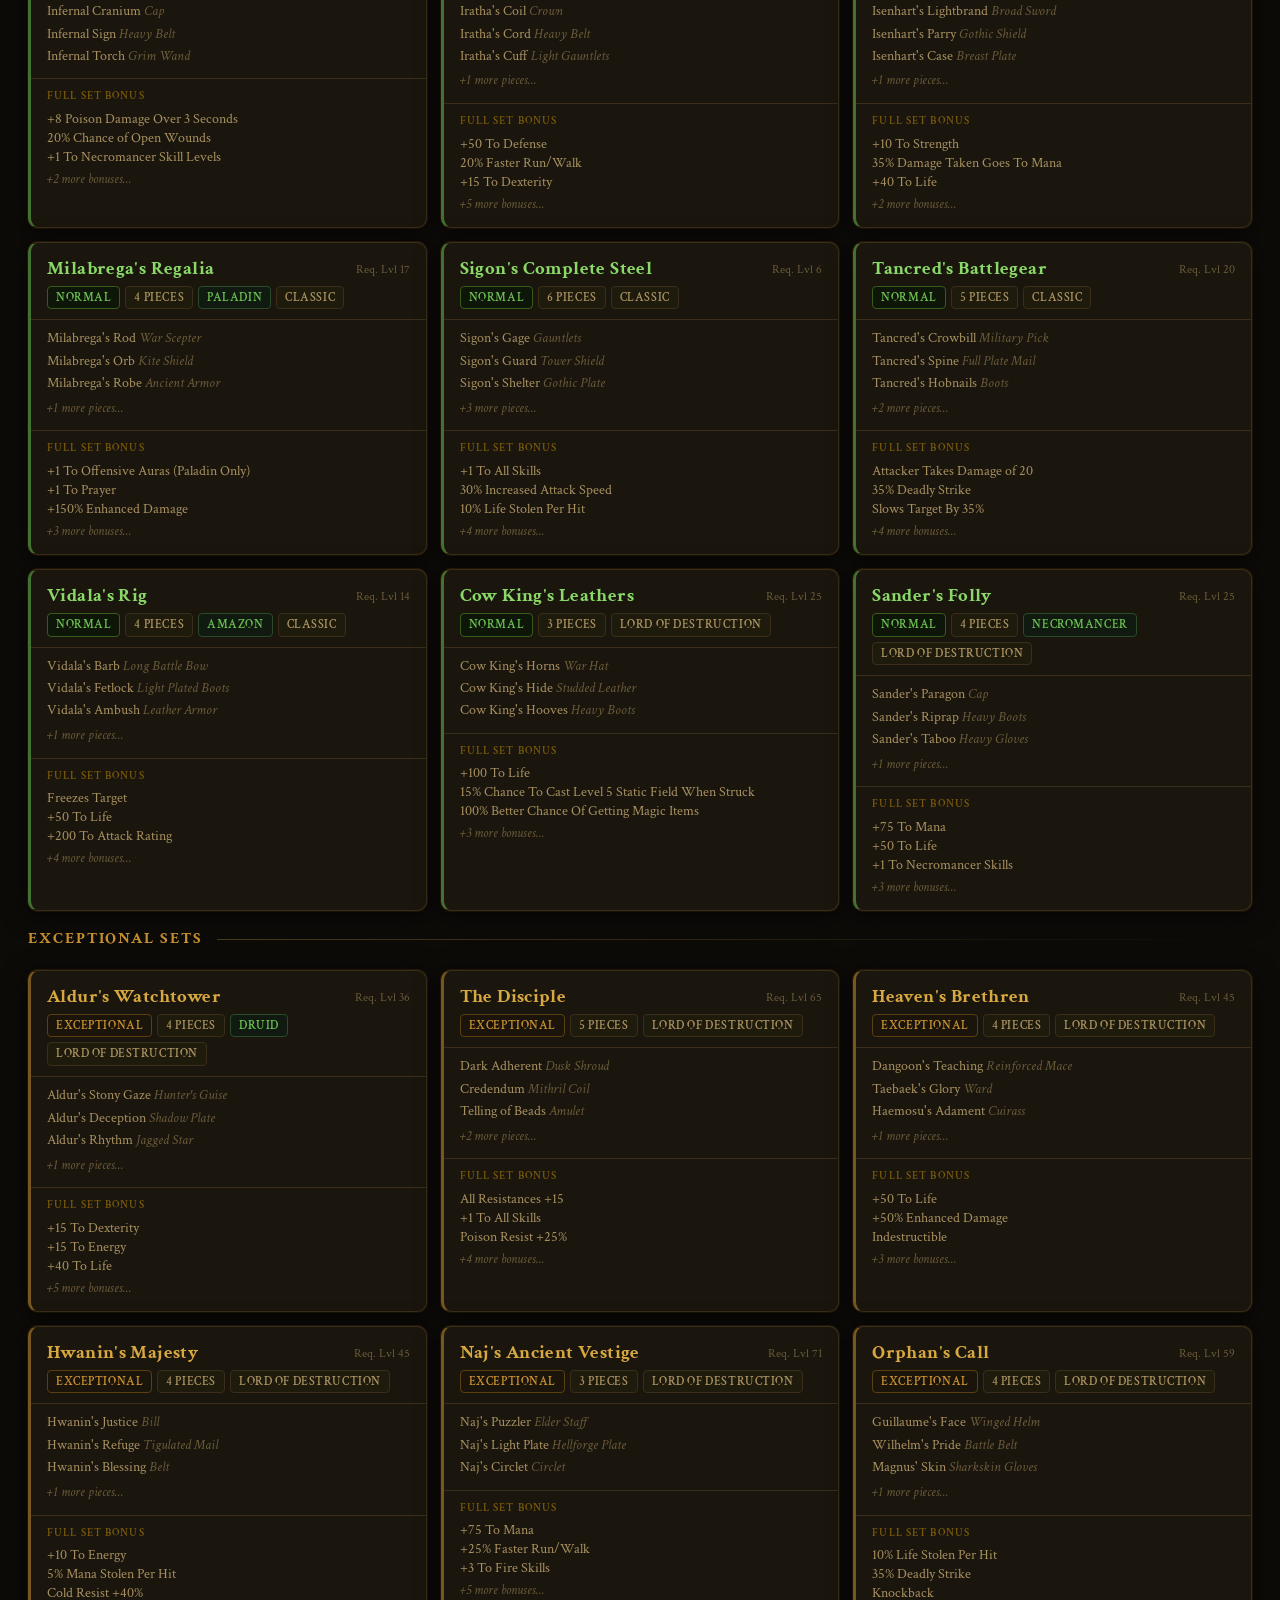
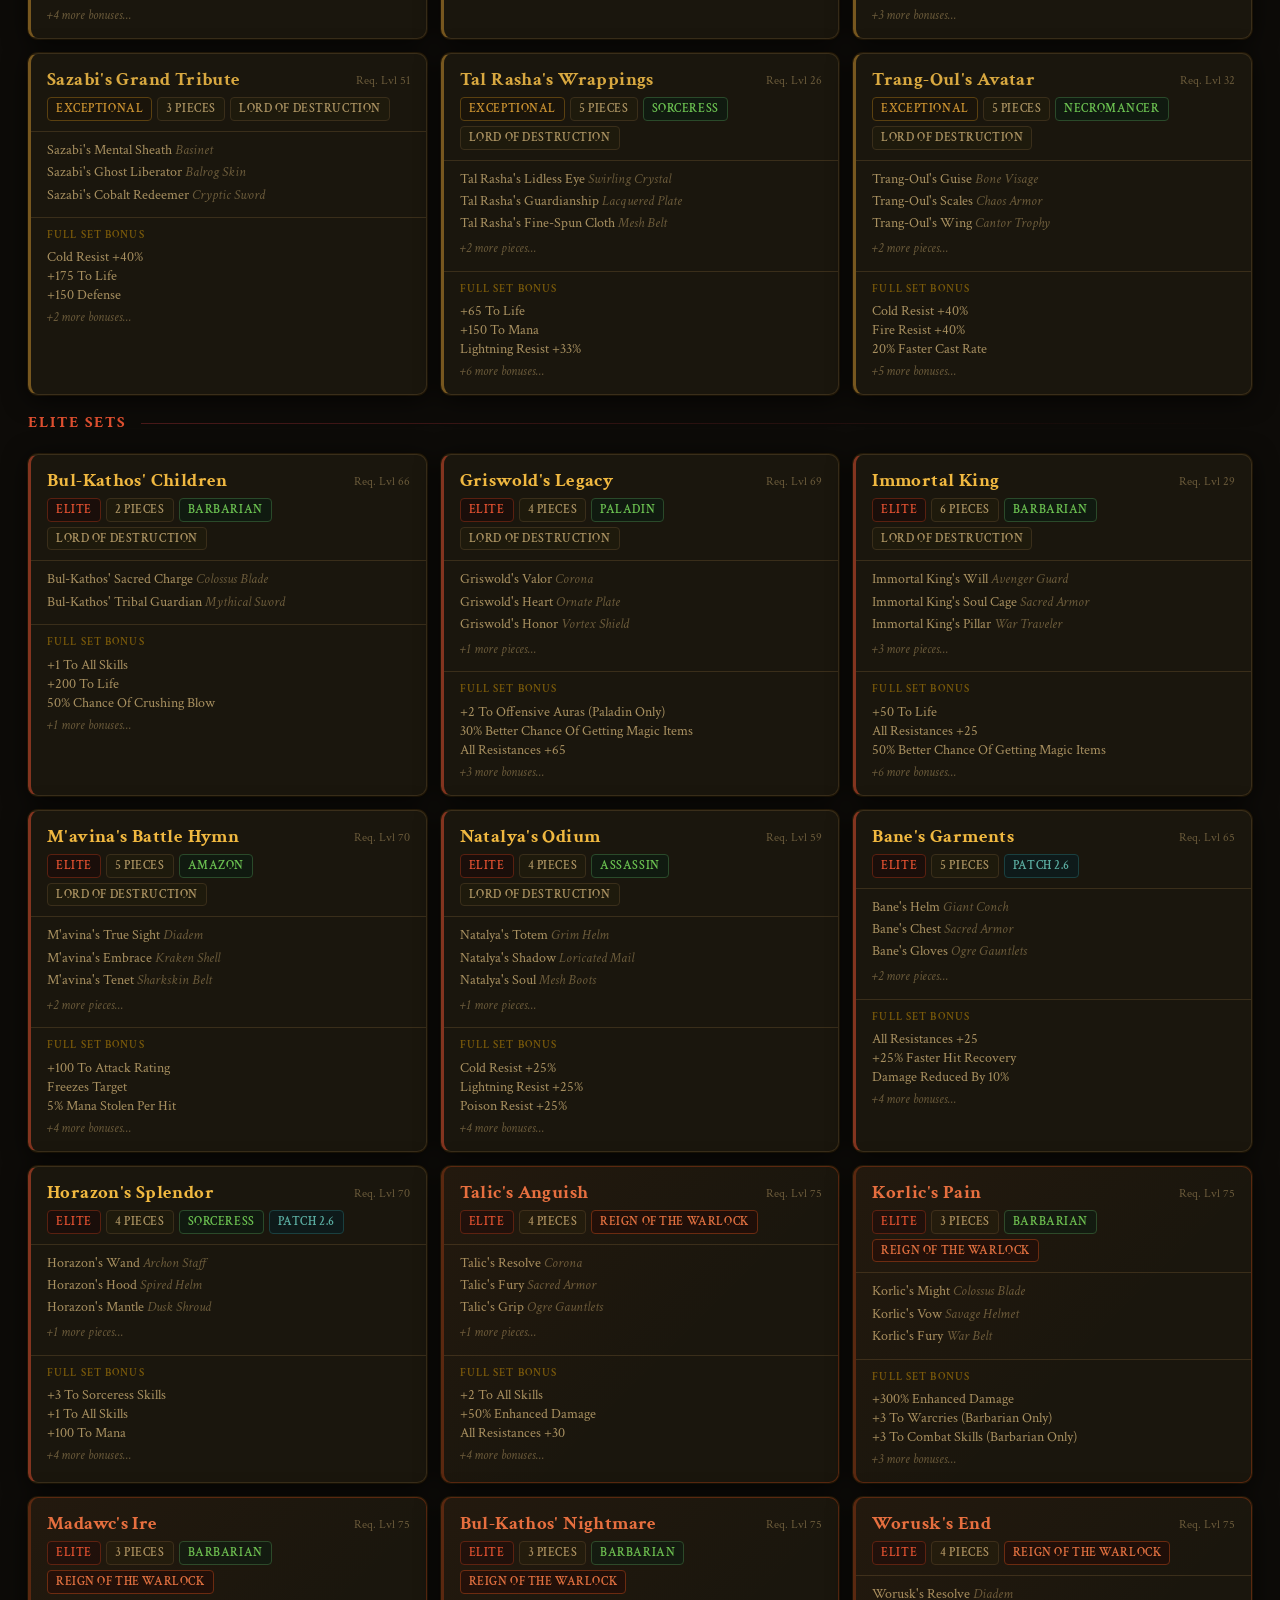
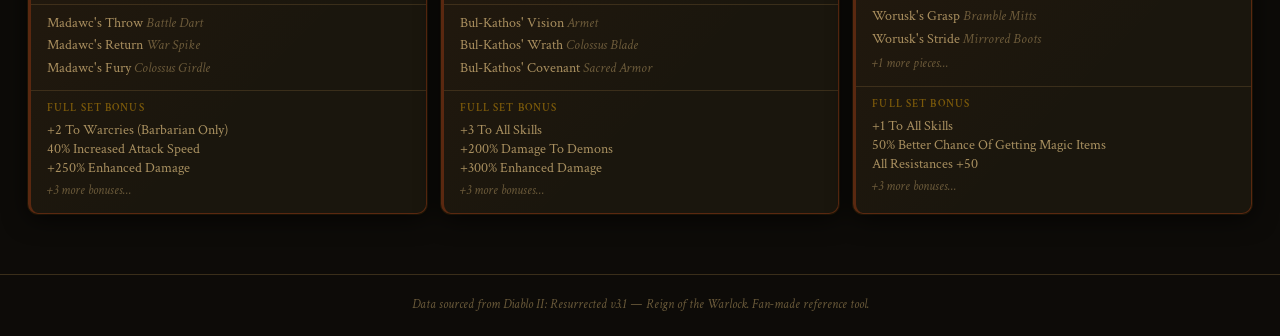
==== commit 6194ff0b: "Adding hash values to url when a card is open so it can be bookmarked" ====
--- a/sets.html
+++ b/sets.html
@@ -78,8 +78,7 @@
           <label class="filter-label">Source</label>
           <div class="pill-group" id="patchFilter">
             <button class="pill active" data-patch="all">All</button>
-            <button class="pill" data-patch="classic">Classic / D2</button>
-            <button class="pill" data-patch="lod">Lord of Destruction</button>
+            <button class="pill" data-patch="original">Classic / LoD</button>
             <button class="pill" data-patch="2.6">Patch 2.6</button>
             <button class="pill" data-patch="2026">⚔ Reign of the Warlock</button>
           </div>
--- a/sets-styles.css
+++ b/sets-styles.css
@@ -275,6 +275,62 @@
 /* ── Nav also on runewords page ── */
 .header-inner { align-items: center; }
 
+
+/* ── Individual piece stats in modal ── */
+.modal-pieces-list {
+  display: flex;
+  flex-direction: column;
+  gap: 10px;
+}
+.modal-piece-block {
+  border: 1px solid var(--border);
+  border-radius: var(--radius-md);
+  overflow: hidden;
+}
+.modal-piece-header {
+  display: flex;
+  justify-content: space-between;
+  align-items: baseline;
+  gap: 10px;
+  padding: 8px 12px;
+  background: #111009;
+  flex-wrap: wrap;
+}
+.modal-piece-name {
+  color: var(--gold-text);
+  font-weight: 600;
+  font-size: 1rem;
+}
+.modal-piece-meta {
+  color: var(--text-muted);
+  font-size: 0.82rem;
+  font-style: italic;
+  white-space: nowrap;
+}
+.modal-piece-type { color: var(--text-muted); }
+.modal-piece-lvl  { color: var(--text-muted); }
+.modal-piece-stats {
+  list-style: none;
+  padding: 6px 12px 8px;
+  display: flex;
+  flex-direction: column;
+  gap: 2px;
+  background: var(--bg-card);
+  border-top: 1px solid var(--border);
+}
+.modal-piece-stat {
+  color: var(--text-secondary);
+  font-size: 0.9rem;
+  line-height: 1.45;
+  padding: 2px 0;
+}
+/* Dim the conditional bonuses (items that say "2 items" or "with X") */
+.modal-piece-stat:has-text("items)"),
+.modal-piece-stat:has-text("with ") {
+  color: var(--text-muted);
+  font-style: italic;
+}
+
 /* ── Tier section wrappers ── */
 .sets-tier-section {
   grid-column: 1 / -1;
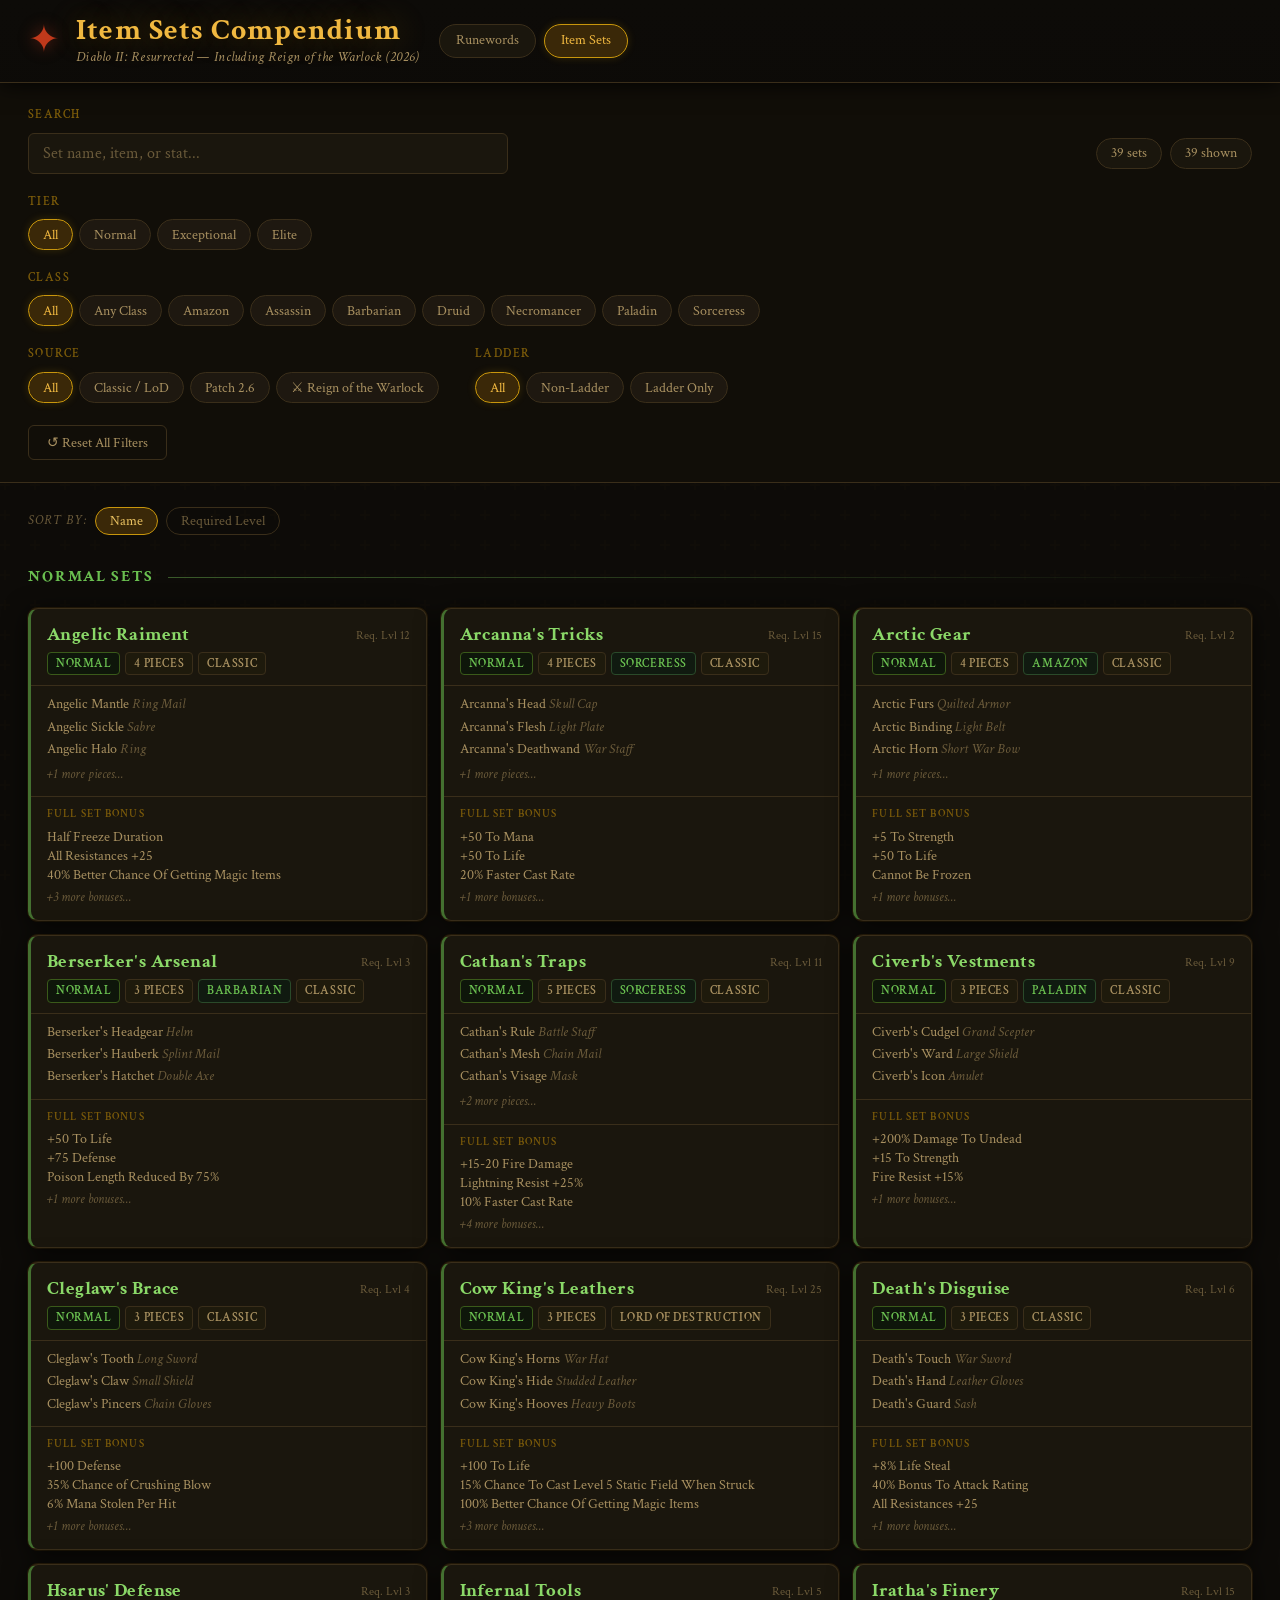
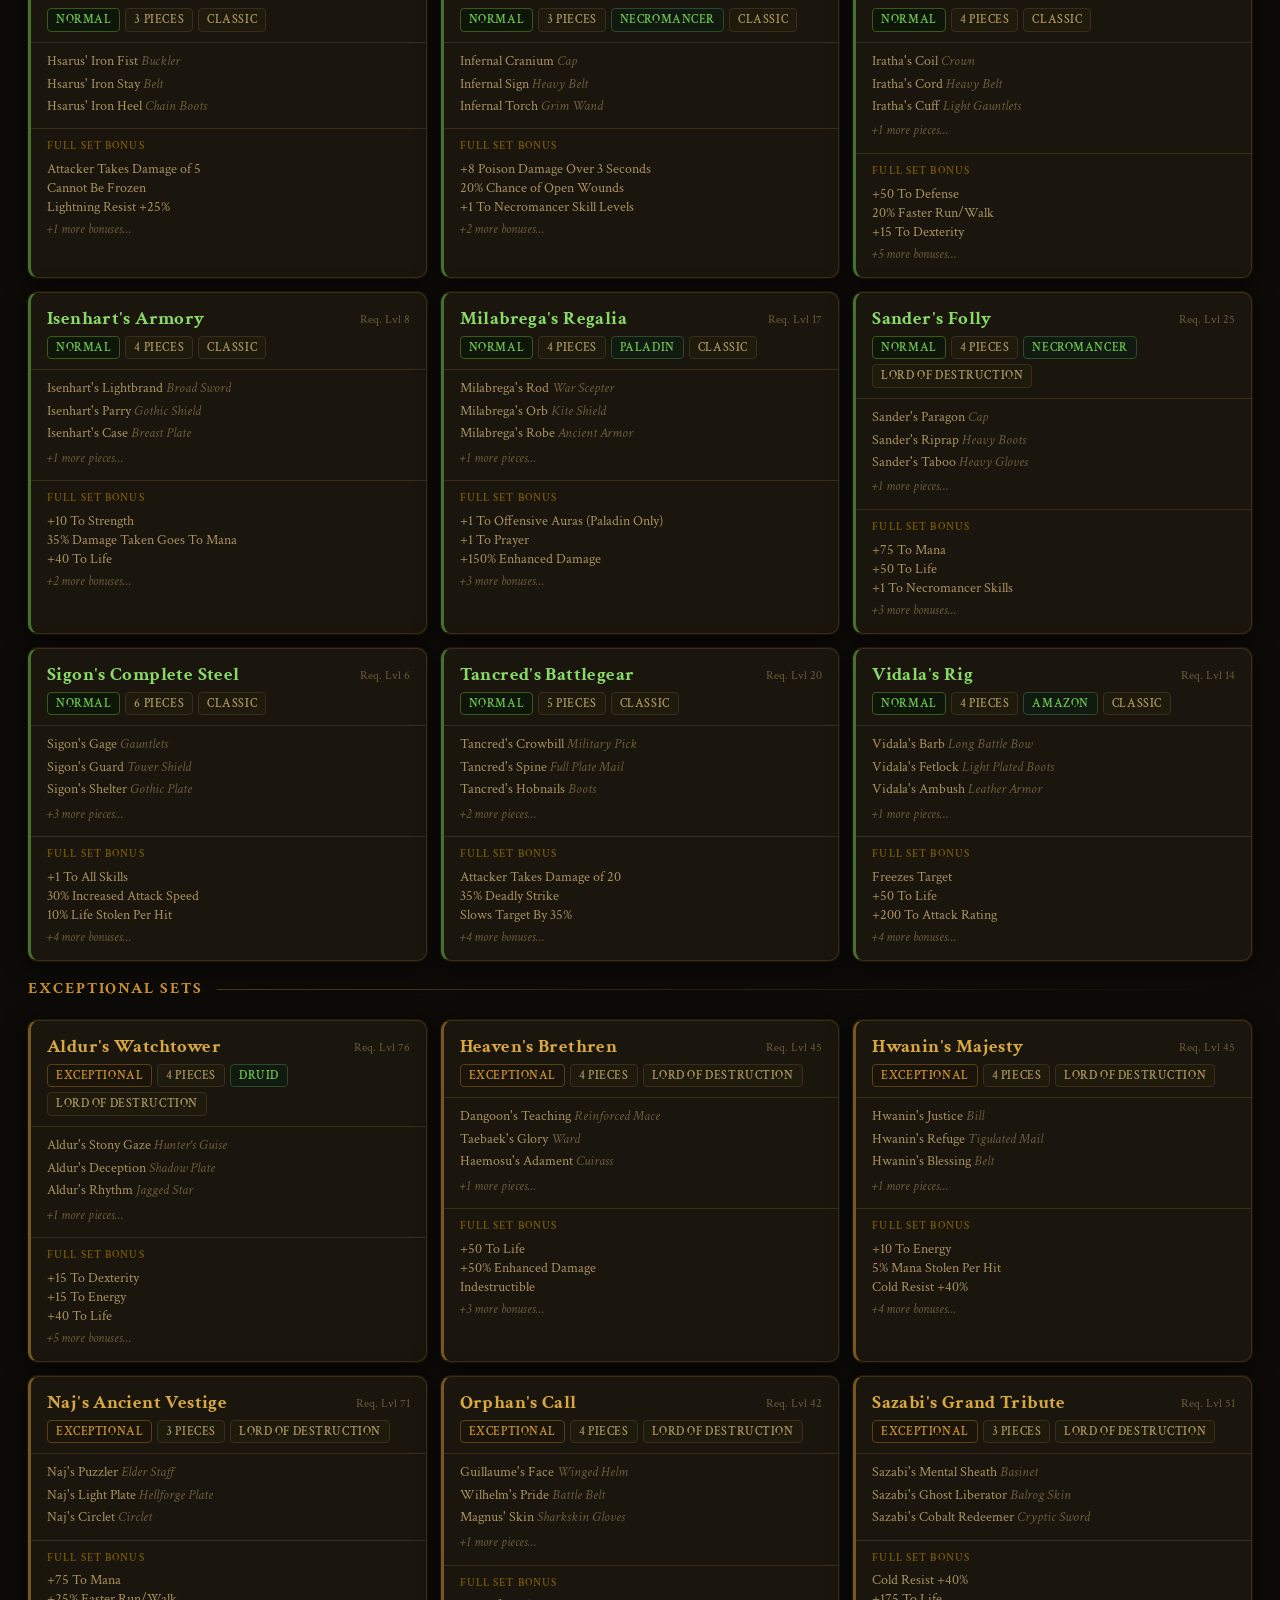
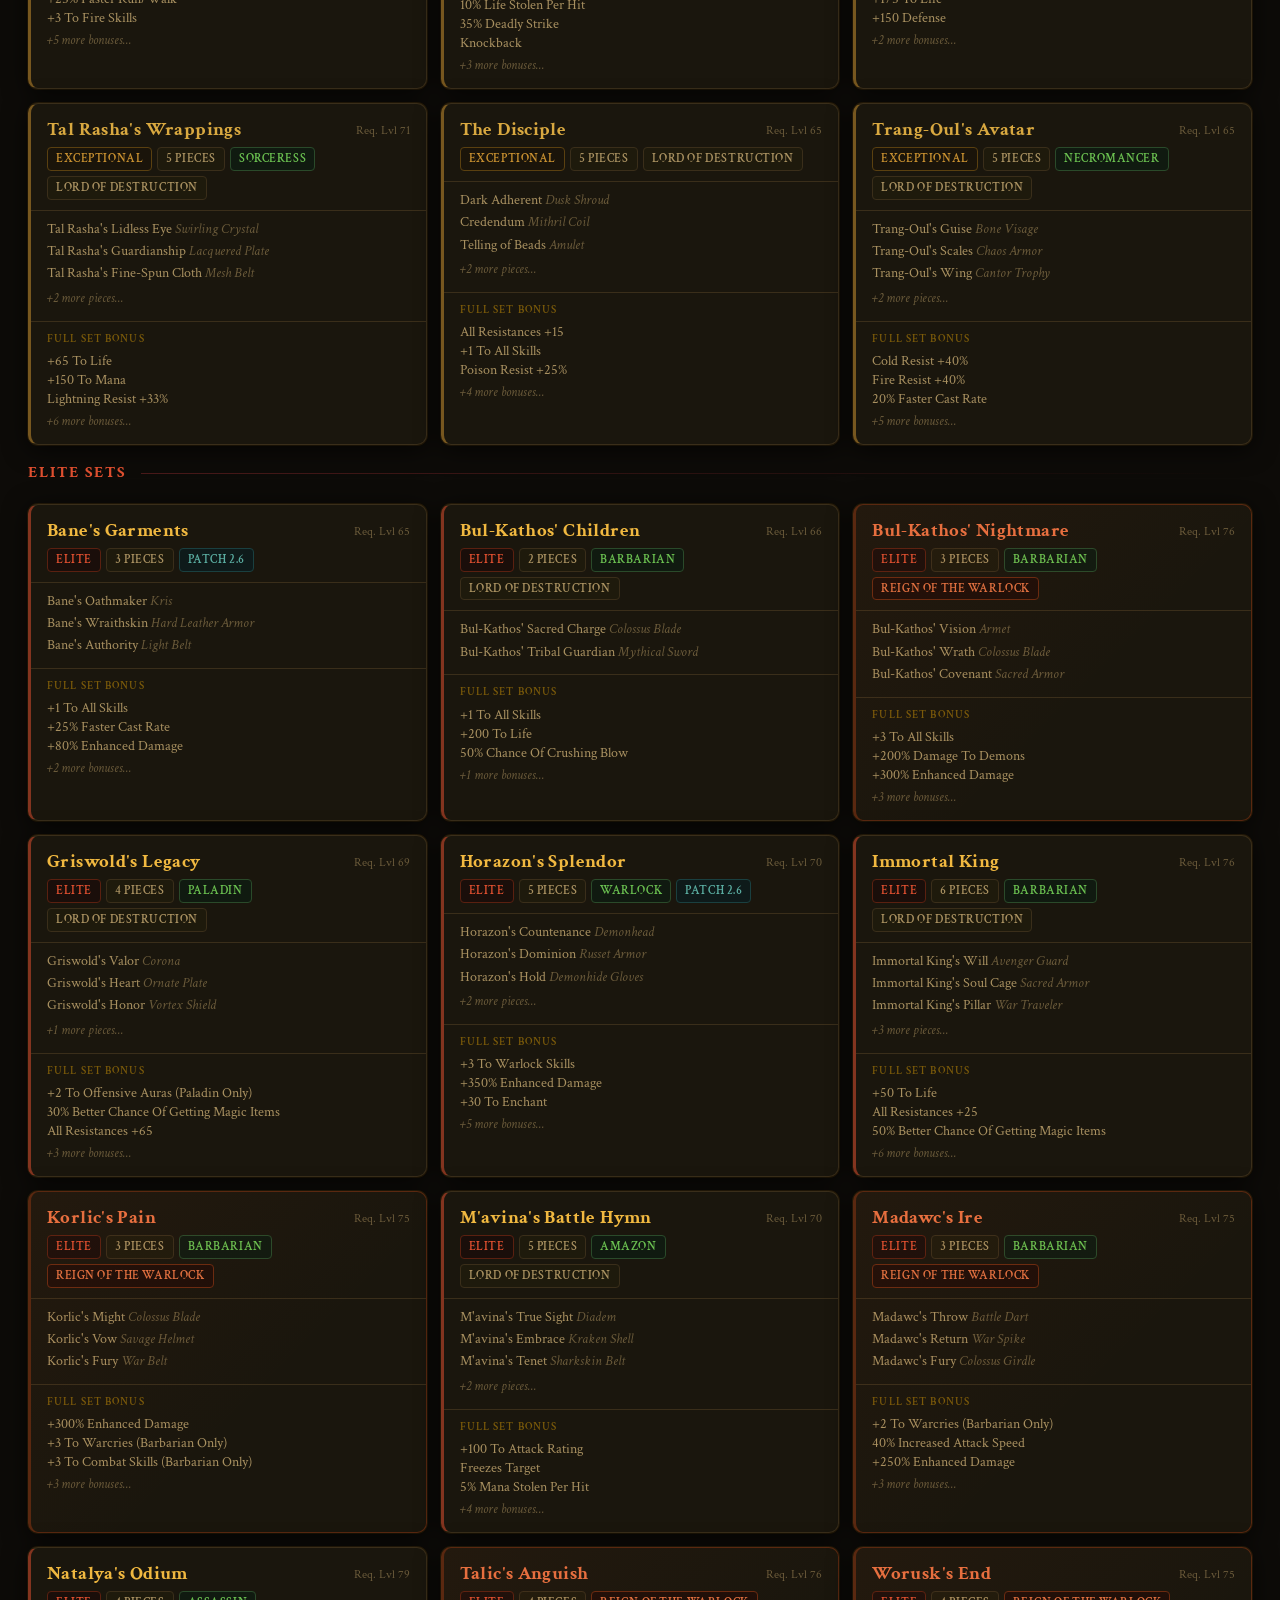
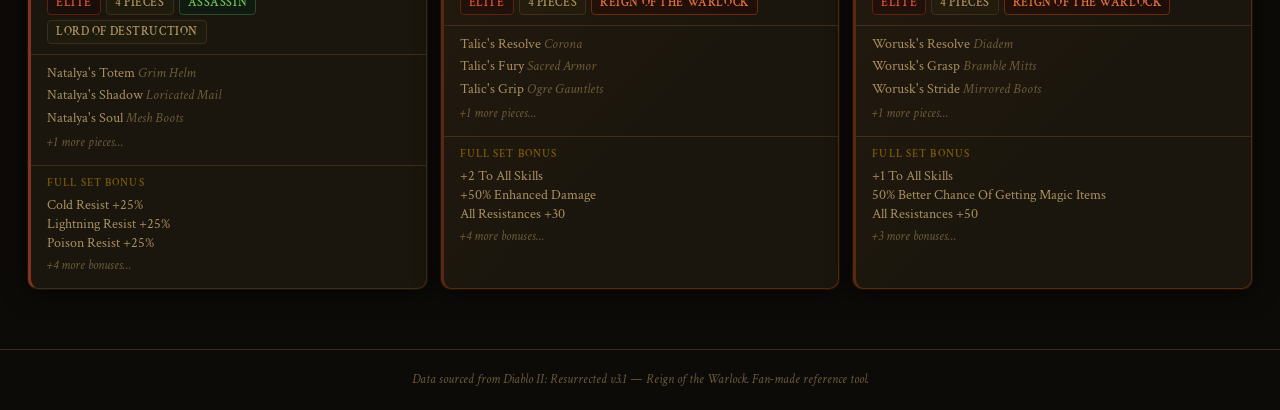
==== commit e4ea43f9: "Add sorting to set page" ====
--- a/sets.html
+++ b/sets.html
@@ -102,6 +102,11 @@
 
   <!-- ═══════════════════════════════════ RESULTS ══ -->
   <main class="results-section">
+    <div class="sort-bar">
+      <span class="sort-label">Sort by:</span>
+      <button class="sort-btn active" data-sort="name">Name</button>
+      <button class="sort-btn" data-sort="level">Required Level</button>
+    </div>
     <div id="setsGrid"></div>
     <div id="emptyState" class="empty-state hidden">
       <div class="empty-icon">✦</div>
--- a/sets-styles.css
+++ b/sets-styles.css
@@ -331,6 +331,27 @@
   font-style: italic;
 }
 
+
+/* ── Set-bonus stats on individual pieces ── */
+.modal-piece-stat.is-set-bonus {
+  color: var(--green-set);
+  font-style: italic;
+}
+.set-bonus-tag {
+  display: inline-block;
+  background: rgba(95, 184, 122, 0.12);
+  border: 1px solid rgba(95, 184, 122, 0.35);
+  border-radius: 3px;
+  color: var(--green-set);
+  font-size: 0.78rem;
+  font-style: normal;
+  font-weight: 600;
+  letter-spacing: 0.04em;
+  margin-left: 4px;
+  padding: 1px 5px;
+  vertical-align: middle;
+  white-space: nowrap;
+}
 /* ── Tier section wrappers ── */
 .sets-tier-section {
   grid-column: 1 / -1;
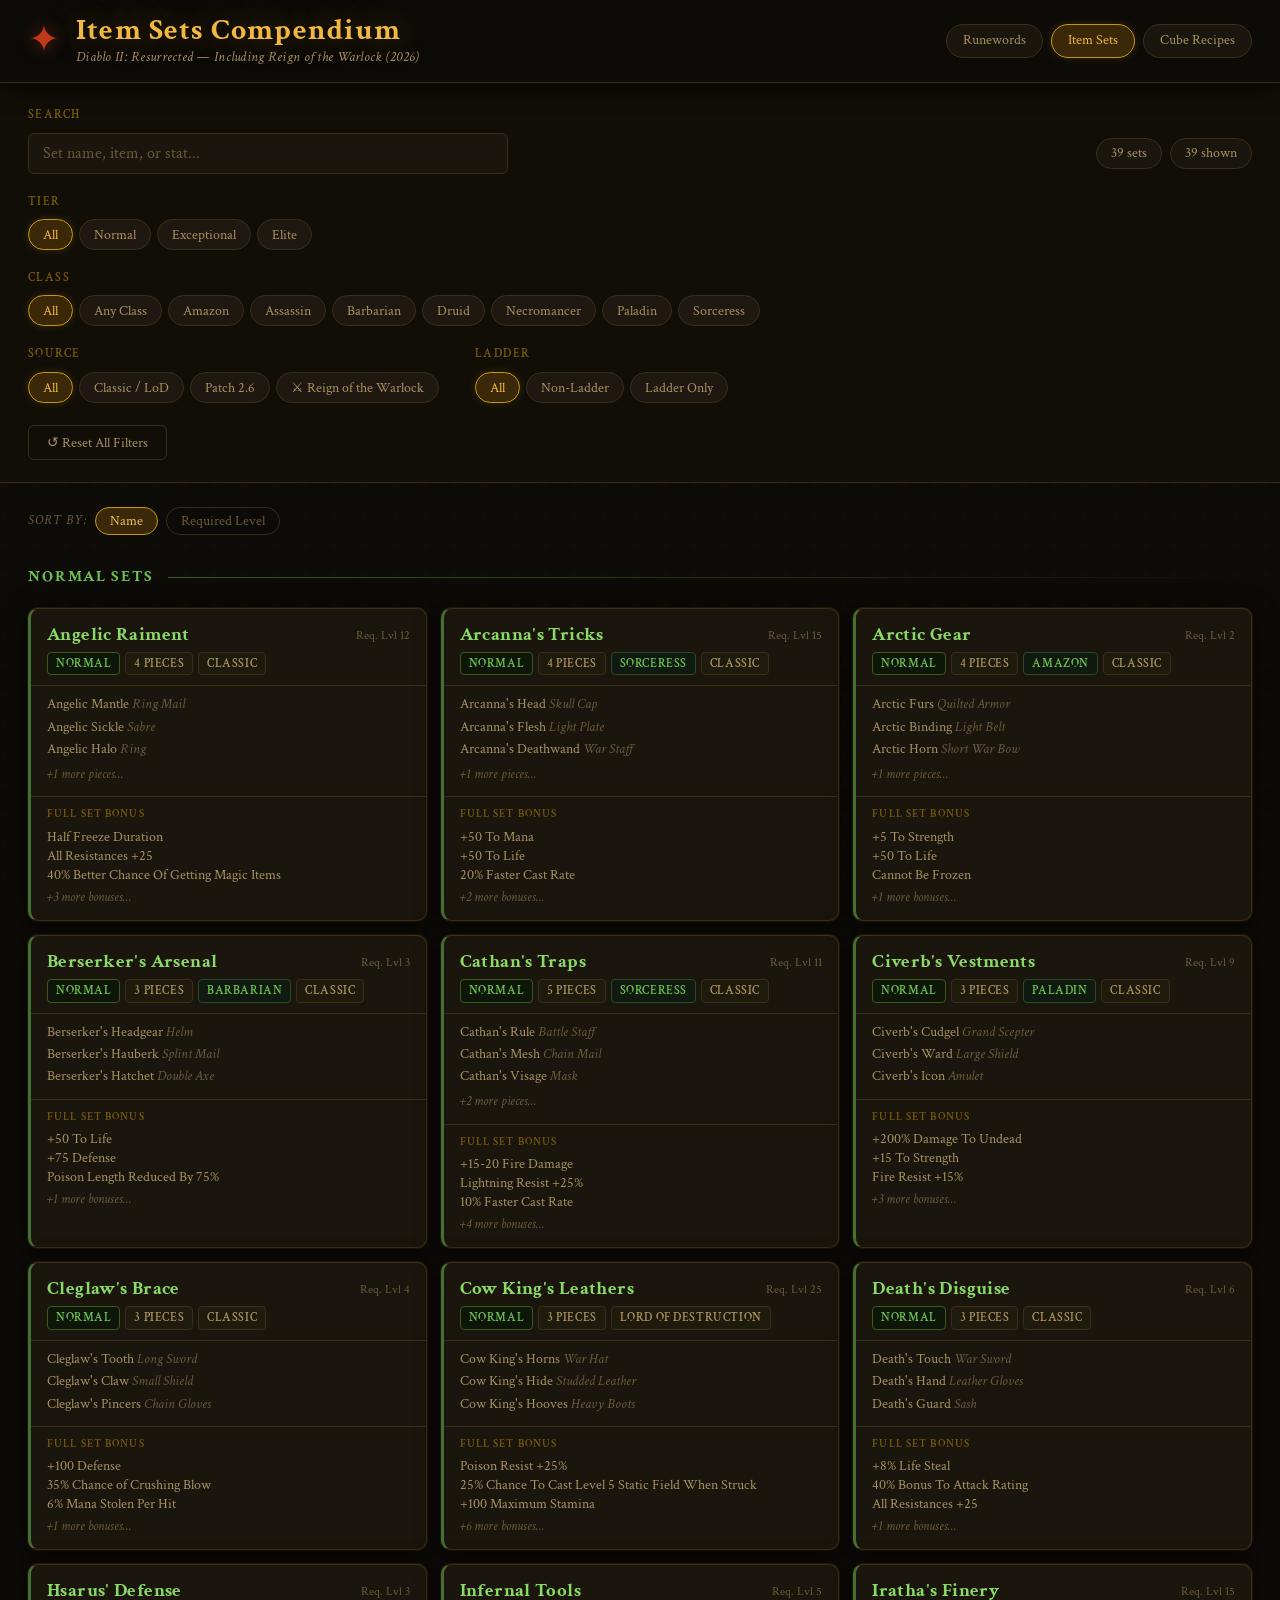
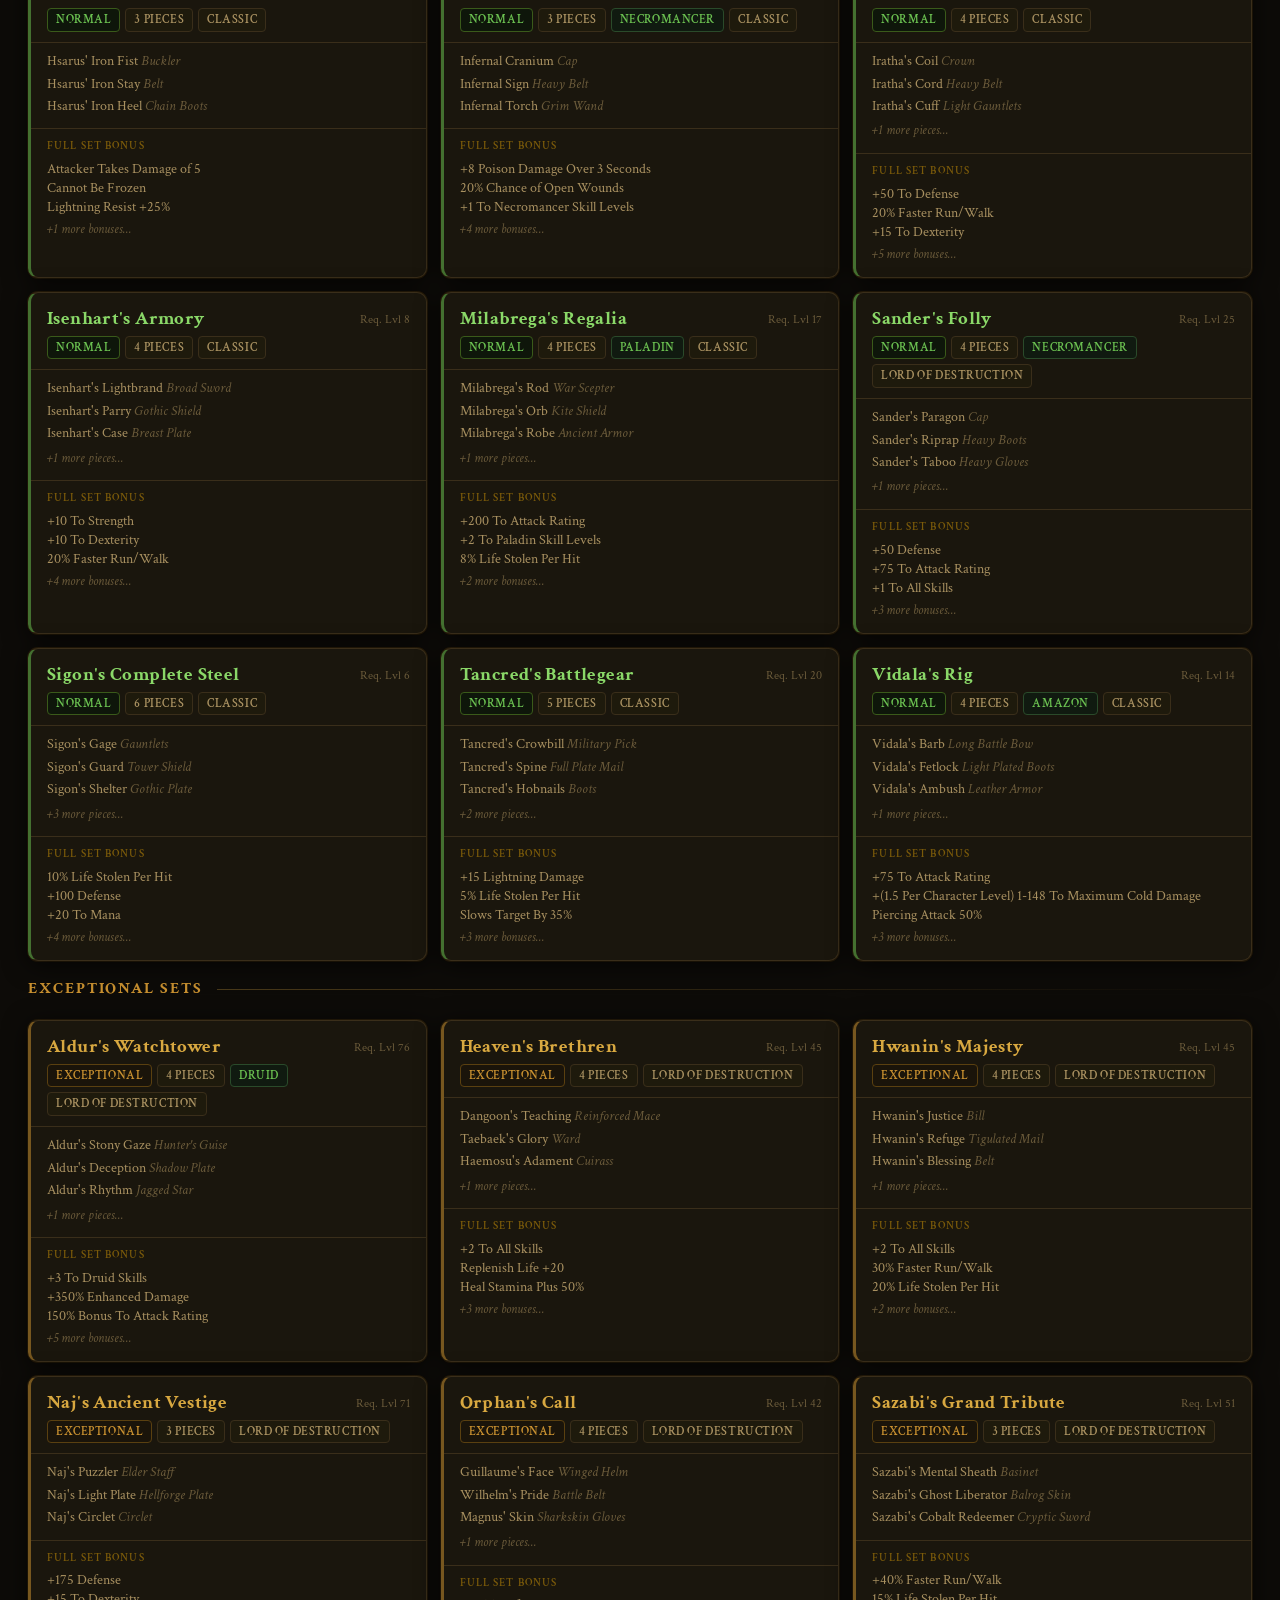
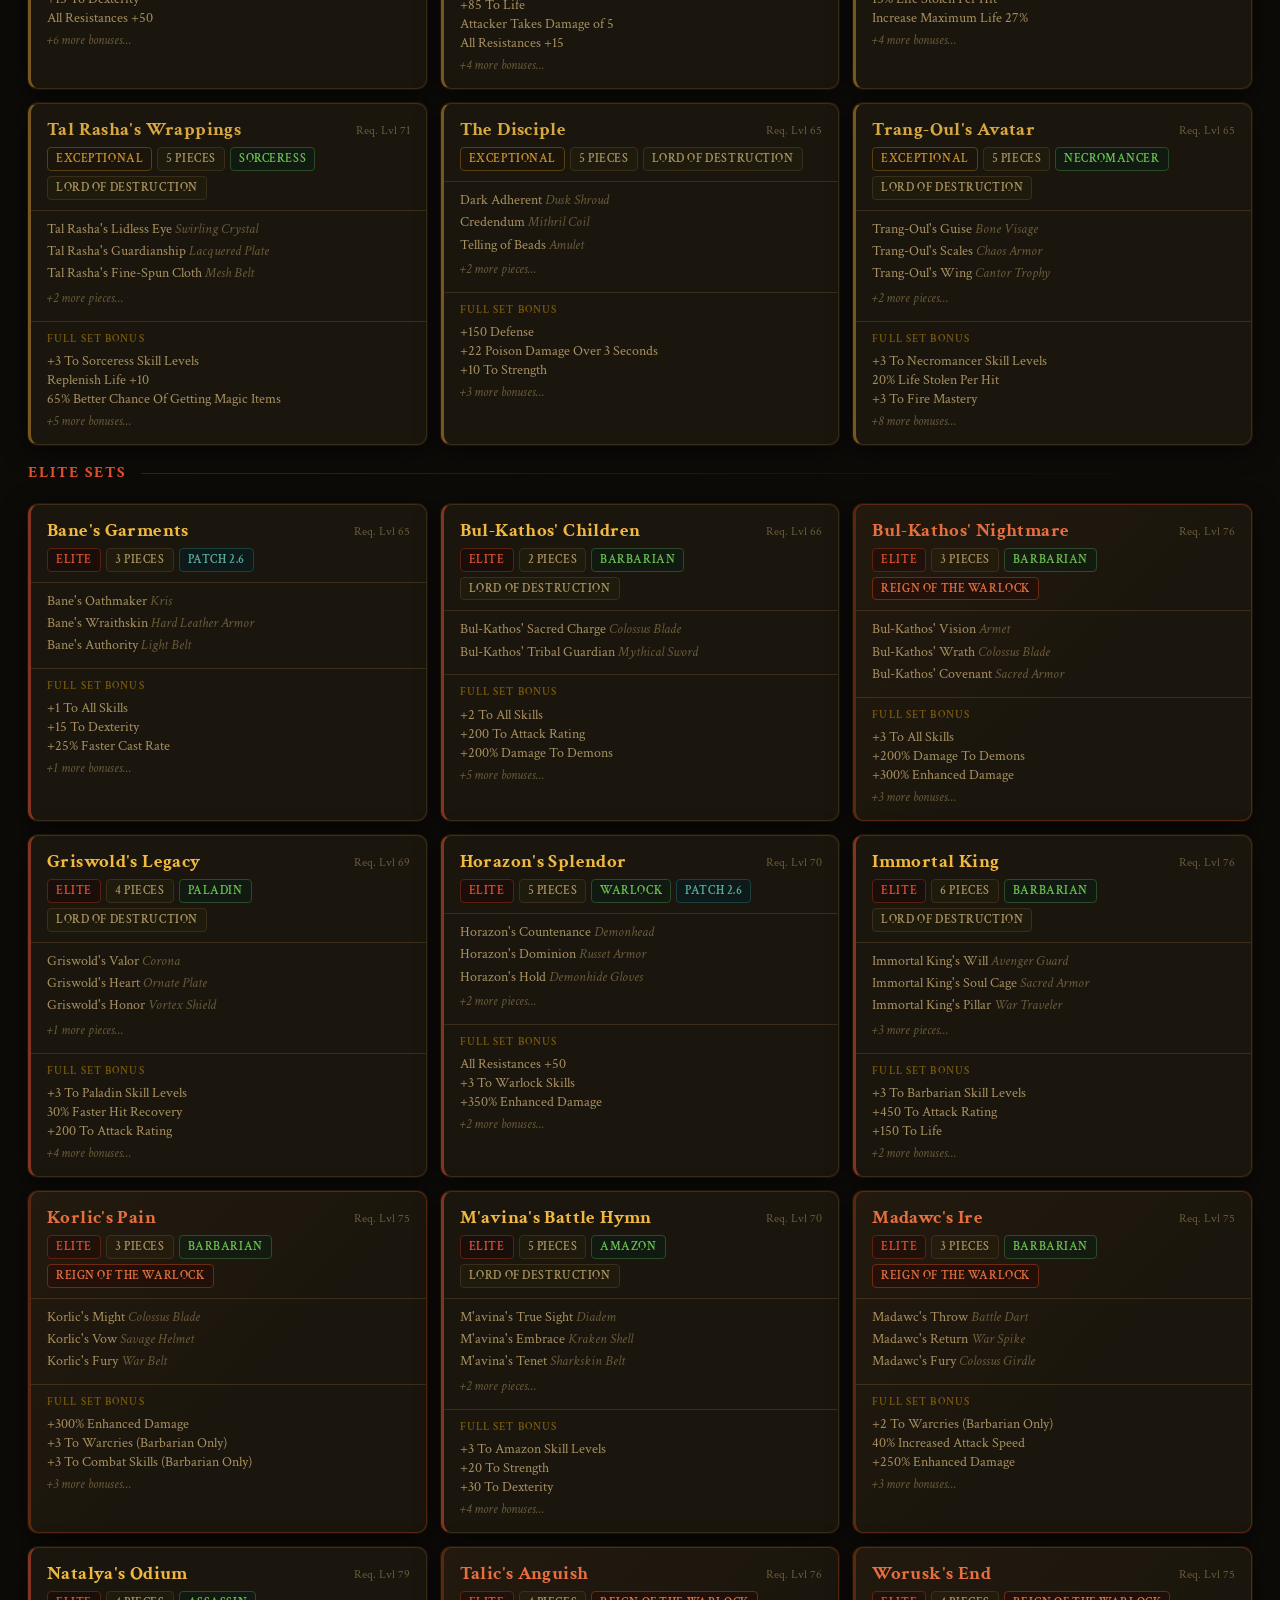
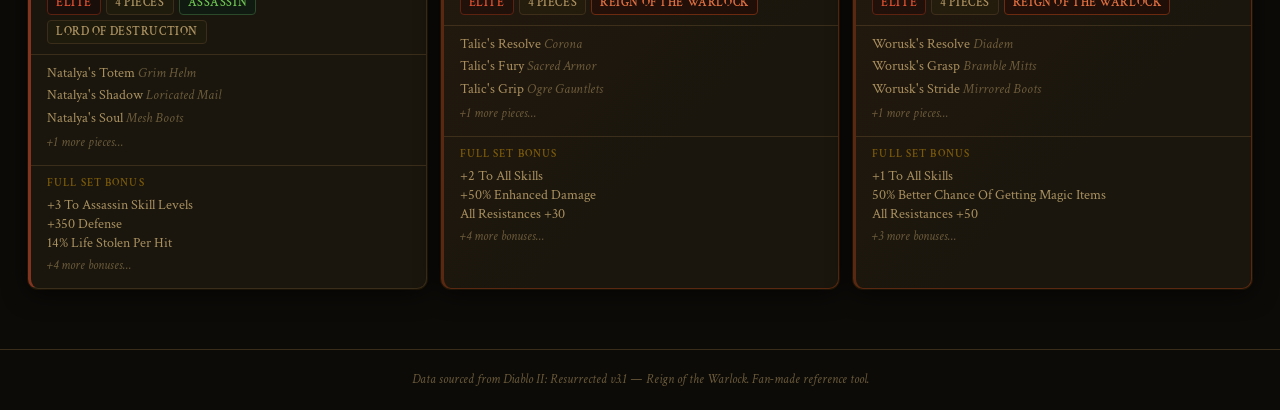
==== commit b2a1136d: "Add cube recipes page" ====
--- a/sets.html
+++ b/sets.html
@@ -25,6 +25,7 @@
       <nav class="site-nav">
         <a href="index.html" class="nav-link">Runewords</a>
         <a href="sets.html" class="nav-link active">Item Sets</a>
+        <a href="recipes.html" class="nav-link">Cube Recipes</a>
       </nav>
     </div>
   </header>
--- a/styles.css
+++ b/styles.css
@@ -239,11 +239,11 @@
   /* Fit all 33 runes on one line */
   min-width: 0;
 }
-/* Make individual rune buttons more compact so they all fit */
+/* Make individual rune buttons fit on one line */
 .rune-grid .rune-btn {
   flex-shrink: 0;
-  padding: 3px 7px;
-  font-size: 0.75rem;
+  padding: 5px 9px;
+  font-size: 0.82rem;
   border-radius: 3px;
 }
 body.rune-icons .rune-grid .rune-btn {
@@ -261,9 +261,9 @@
   color: var(--blue-rune);
   cursor: pointer;
   font-family: var(--font-main);
-  font-size: 0.75rem;
+  font-size: 0.82rem;
   font-weight: 600;
-  padding: 3px 7px;
+  padding: 5px 9px;
   transition: all 0.16s;
   user-select: none;
   letter-spacing: 0.03em;
--- a/sets-styles.css
+++ b/sets-styles.css
@@ -3,6 +3,10 @@
    ===================================================== */
 
 /* ── Nav links in header ── */
+.header-title-block {
+  flex: 1;
+}
+
 .site-nav {
   display: flex;
   gap: 8px;
